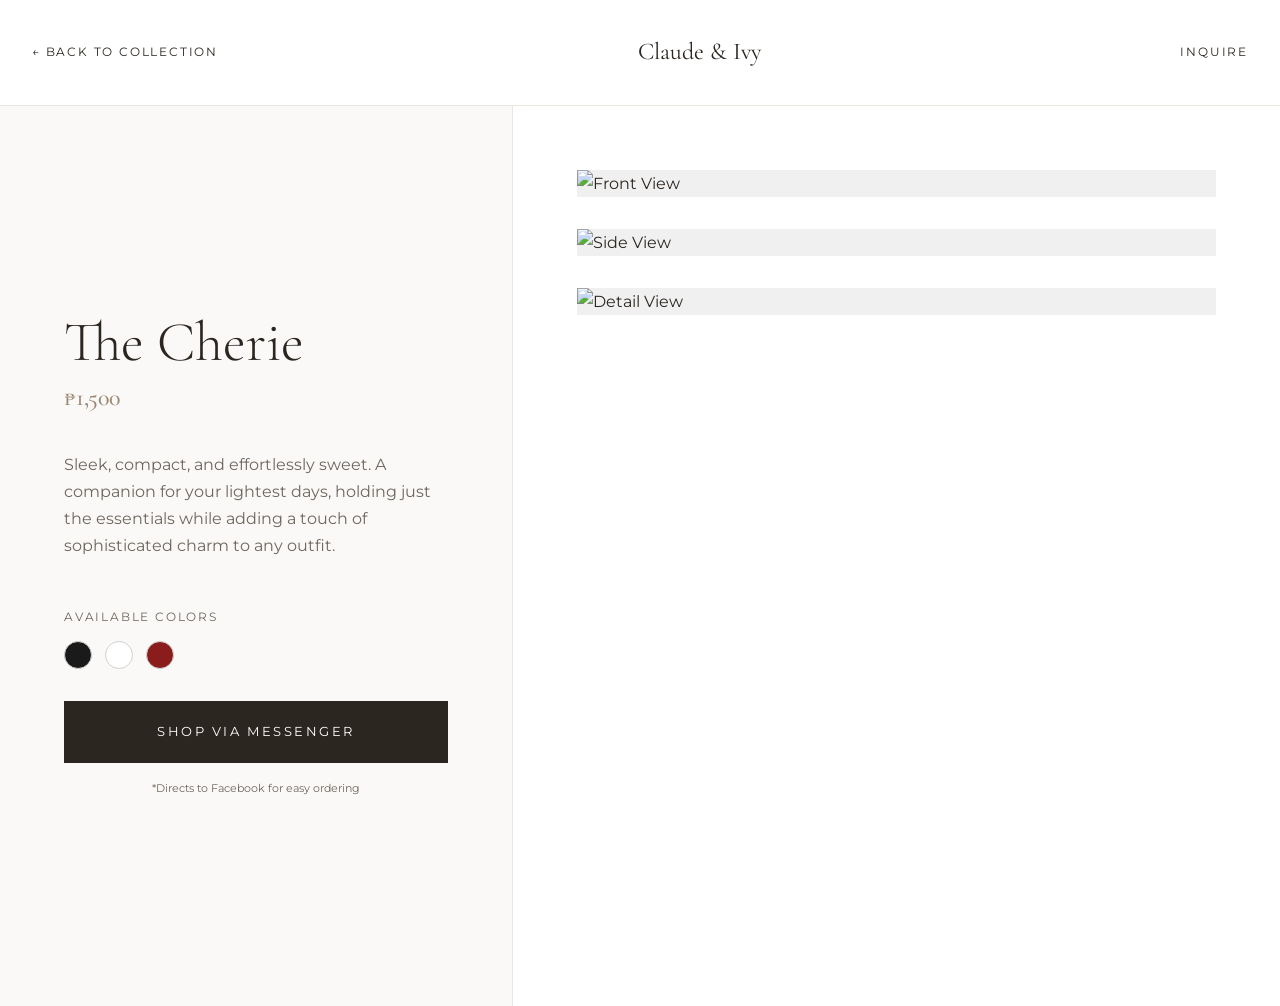
==== Gallery/cherie.html @ 480dd367 "Add color swatch styles to cherie.html Added styles for color swatches and labels." ====
<!DOCTYPE html>
<html lang="en">
<head>
    <meta charset="UTF-8">
    <meta name="viewport" content="width=device-width, initial-scale=1.0">
    <title>The Cherie | Claude & Ivy</title>
    <link rel="preconnect" href="https://fonts.googleapis.com">
    <link rel="preconnect" href="https://fonts.gstatic.com" crossorigin>
    <link href="https://fonts.googleapis.com/css2?family=Cormorant+Garamond:ital,wght@0,300;0,400;0,600;1,400&family=Montserrat:wght@300;400;500&display=swap" rel="stylesheet">
    <style>
        /* CORE STYLES */
        :root {
            --bg-body: #FAF9F7;
            --text-main: #2C2621;
            --text-muted: #6E665F;
            --accent: #9A8873;
            --border-light: #EBE5DF;
        }
        * { margin: 0; padding: 0; box-sizing: border-box; }
        body { font-family: 'Montserrat', sans-serif; color: var(--text-main); background-color: var(--bg-body); line-height: 1.7; }
        a { text-decoration: none; color: inherit; transition: opacity 0.3s; }
        a:hover { opacity: 0.6; }
        h1, h2, h3, .serif { font-family: 'Cormorant Garamond', serif; }
        .uppercase { text-transform: uppercase; letter-spacing: 0.15em; font-size: 0.75rem; }

        /* Navigation */
        nav { padding: 2rem; display: flex; justify-content: space-between; align-items: center; border-bottom: 1px solid var(--border-light); background: #fff; }

        /* Product Layout */
        .product-container { display: grid; grid-template-columns: 1fr 1.5fr; min-height: 100vh; max-width: 1400px; margin: 0 auto; }
        .product-info { padding: 4rem; position: sticky; top: 0; height: 100vh; display: flex; flex-direction: column; justify-content: center; background-color: var(--bg-body); }
        .product-header { margin-bottom: 2rem; }
        h1 { font-size: 3.5rem; font-weight: 300; line-height: 1; margin-bottom: 0.5rem; }
        .price { font-size: 1.5rem; color: var(--accent); font-weight: 500; }
        .description { color: var(--text-muted); margin-bottom: 3rem; max-width: 400px; }
        
        .buy-button { display: block; width: 100%; padding: 1.2rem; background: var(--text-main); color: #fff; text-align: center; text-transform: uppercase; letter-spacing: 0.2em; font-size: 0.8rem; border: 1px solid var(--text-main); }
        .buy-button:hover { background: transparent; color: var(--text-main); }

        .product-gallery { padding: 4rem; display: flex; flex-direction: column; gap: 2rem; background-color: #fff; border-left: 1px solid var(--border-light); }
        .gallery-image { width: 100%; display: block; background: #f0f0f0; }

        @media (max-width: 900px) {
            .product-container { grid-template-columns: 1fr; }
            .product-info { position: relative; height: auto; padding: 2rem; order: 1; border-bottom: 1px solid var(--border-light); }
            .product-gallery { padding: 0; border-left: none; order: 2; }
            .gallery-image { margin-bottom: 1rem; }
            h1 { font-size: 2.5rem; }
        }
        
                /* --- COLOR SWATCH STYLES --- */
        .color-section {
            margin-bottom: 2rem;
        }
        
        .color-label {
            font-size: 0.75rem;
            text-transform: uppercase;
            letter-spacing: 0.15em;
            color: var(--text-muted);
            margin-bottom: 0.8rem;
            display: block;
        }
        
        .swatch-container {
            display: flex;
            gap: 0.8rem;
        }
        
        .swatch {
            width: 28px;
            height: 28px;
            border-radius: 50%;
            border: 1px solid #d1d1d1;
            cursor: help; /* Shows a question mark cursor to prompt hovering for name */
            transition: transform 0.2s ease;
        }
        
        .swatch:hover {
            transform: scale(1.1);
            border-color: var(--text-main);
        }
    </style>
</head>
<body>

    <nav>
        <a href="../index.html" class="uppercase">← Back to Collection</a>
        <a href="../index.html" class="serif" style="font-size: 1.5rem;">Claude & Ivy</a>
        <a href="mailto:claudeandivy@gmail.com" class="uppercase">Inquire</a>
    </nav>

    <div class="product-container">
        <div class="product-info">
            <div class="product-header">
                <h1>The Cherie</h1>
                <span class="price serif">₱1,500</span>
            </div>

            <div class="description">
                <p>Sleek, compact, and effortlessly sweet. A companion for your lightest days, holding just the essentials while adding a touch of sophisticated charm to any outfit.</p>
            </div>
            
            <div class="color-section">
                <span class="color-label">Available Colors</span>
                <div class="swatch-container">
                    <div class="swatch" style="background-color: #1a1a1a;" title="Noir Black"></div>
                    <div class="swatch" style="background-color: #ffffff;" title="Blanc White"></div>
                    <div class="swatch" style="background-color: #8a1c1c;" title="Red Rouge"></div>
                </div>
            </div>
            
            <a href="https://www.facebook.com/claudeandivy2600" target="_blank" class="buy-button">
                Shop via Messenger
            </a>
            <p style="text-align: center; font-size: 0.7rem; color: var(--text-muted); margin-top: 1rem;">
                *Directs to Facebook for easy ordering
            </p>
        </div>

        <div class="product-gallery">
            <img src="Photo_Gallery/cherie.jpg" alt="Front View" class="gallery-image">
            
            <img src="Photo_Gallery/cherie-side.jpg" alt="Side View" class="gallery-image">
            
            <img src="Photo_Gallery/cherie-detail.jpg" alt="Detail View" class="gallery-image">
        </div>
    </div>

</body>
</html>
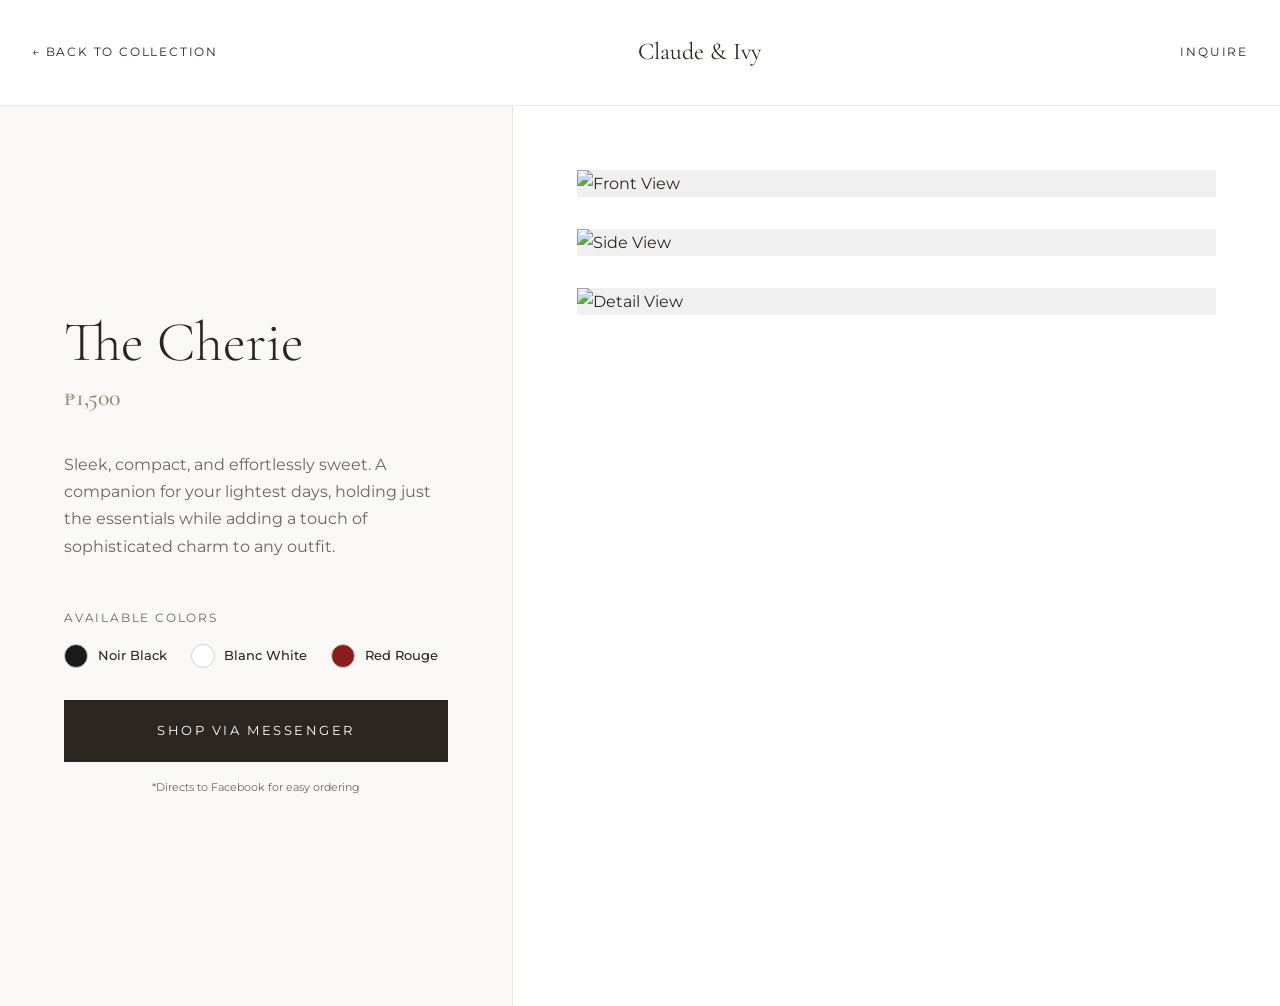
==== commit 4cdfc9a2: "Refactor color section CSS and HTML structure Updated color section styles and improved swatch layou" ====
--- a/Gallery/cherie.html
+++ b/Gallery/cherie.html
@@ -48,7 +48,7 @@
             h1 { font-size: 2.5rem; }
         }
         
-                /* --- COLOR SWATCH STYLES --- */
+                        /* --- UPDATED COLOR SECTION CSS --- */
         .color-section {
             margin-bottom: 2rem;
         }
@@ -58,27 +58,35 @@
             text-transform: uppercase;
             letter-spacing: 0.15em;
             color: var(--text-muted);
-            margin-bottom: 0.8rem;
+            margin-bottom: 1rem;
             display: block;
         }
         
         .swatch-container {
             display: flex;
-            gap: 0.8rem;
+            flex-wrap: wrap; /* Allows wrapping if names are long */
+            gap: 1.5rem; /* Space between the color groups */
+        }
+        
+        .color-item {
+            display: flex;
+            align-items: center;
+            gap: 0.6rem; /* Space between the circle and the text */
+            cursor: default;
         }
         
         .swatch {
-            width: 28px;
-            height: 28px;
+            width: 24px;
+            height: 24px;
             border-radius: 50%;
             border: 1px solid #d1d1d1;
-            cursor: help; /* Shows a question mark cursor to prompt hovering for name */
-            transition: transform 0.2s ease;
         }
         
-        .swatch:hover {
-            transform: scale(1.1);
-            border-color: var(--text-main);
+        .swatch-name {
+            font-family: 'Montserrat', sans-serif;
+            font-size: 0.8rem;
+            color: var(--text-main);
+            font-weight: 500;
         }
     </style>
 </head>
@@ -104,12 +112,21 @@
             <div class="color-section">
                 <span class="color-label">Available Colors</span>
                 <div class="swatch-container">
-                    <div class="swatch" style="background-color: #1a1a1a;" title="Noir Black"></div>
-                    <div class="swatch" style="background-color: #ffffff;" title="Blanc White"></div>
-                    <div class="swatch" style="background-color: #8a1c1c;" title="Red Rouge"></div>
+                    <div class="color-item">
+                        <div class="swatch" style="background-color: #1a1a1a;"></div>
+                        <span class="swatch-name">Noir Black</span>
+                    </div>
+                    <div class="color-item">
+                        <div class="swatch" style="background-color: #ffffff;"></div>
+                        <span class="swatch-name">Blanc White</span>
+                    </div>
+                    <div class="color-item">
+                        <div class="swatch" style="background-color: #8a1c1c;"></div>
+                        <span class="swatch-name">Red Rouge</span>
+                    </div>
                 </div>
             </div>
-            
+                        
             <a href="https://www.facebook.com/claudeandivy2600" target="_blank" class="buy-button">
                 Shop via Messenger
             </a>
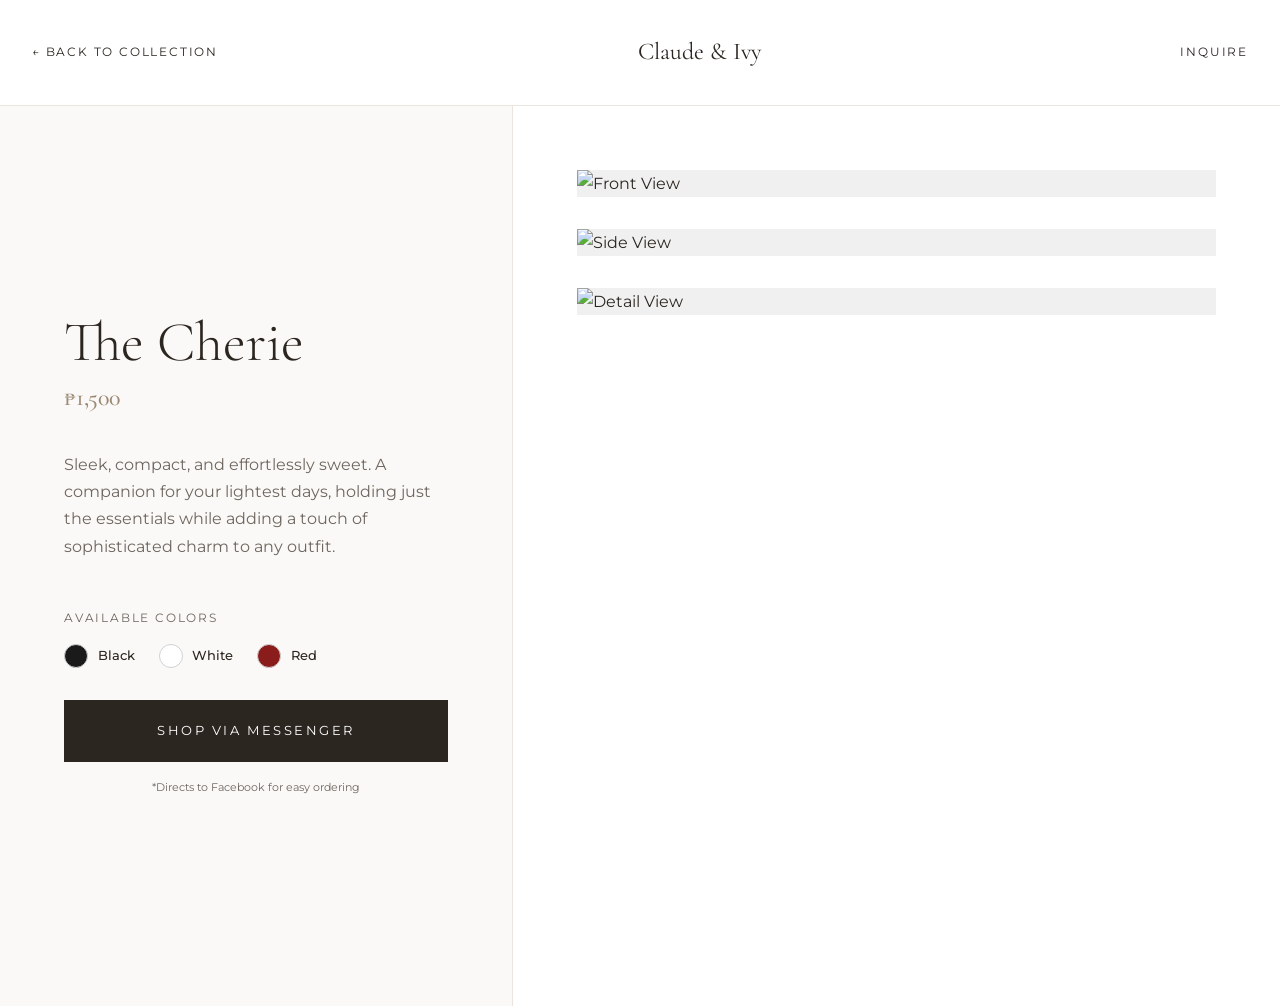
==== commit 1e027a99: "Update cherie.html" ====
--- a/Gallery/cherie.html
+++ b/Gallery/cherie.html
@@ -4,6 +4,7 @@
     <meta charset="UTF-8">
     <meta name="viewport" content="width=device-width, initial-scale=1.0">
     <title>The Cherie | Claude & Ivy</title>
+    <link rel="icon" type="image/jpeg" href="../LOGO.png">
     <link rel="preconnect" href="https://fonts.googleapis.com">
     <link rel="preconnect" href="https://fonts.gstatic.com" crossorigin>
     <link href="https://fonts.googleapis.com/css2?family=Cormorant+Garamond:ital,wght@0,300;0,400;0,600;1,400&family=Montserrat:wght@300;400;500&display=swap" rel="stylesheet">
@@ -114,15 +115,15 @@
                 <div class="swatch-container">
                     <div class="color-item">
                         <div class="swatch" style="background-color: #1a1a1a;"></div>
-                        <span class="swatch-name">Noir Black</span>
+                        <span class="swatch-name">Black</span>
                     </div>
                     <div class="color-item">
                         <div class="swatch" style="background-color: #ffffff;"></div>
-                        <span class="swatch-name">Blanc White</span>
+                        <span class="swatch-name">White</span>
                     </div>
                     <div class="color-item">
                         <div class="swatch" style="background-color: #8a1c1c;"></div>
-                        <span class="swatch-name">Red Rouge</span>
+                        <span class="swatch-name">Red</span>
                     </div>
                 </div>
             </div>
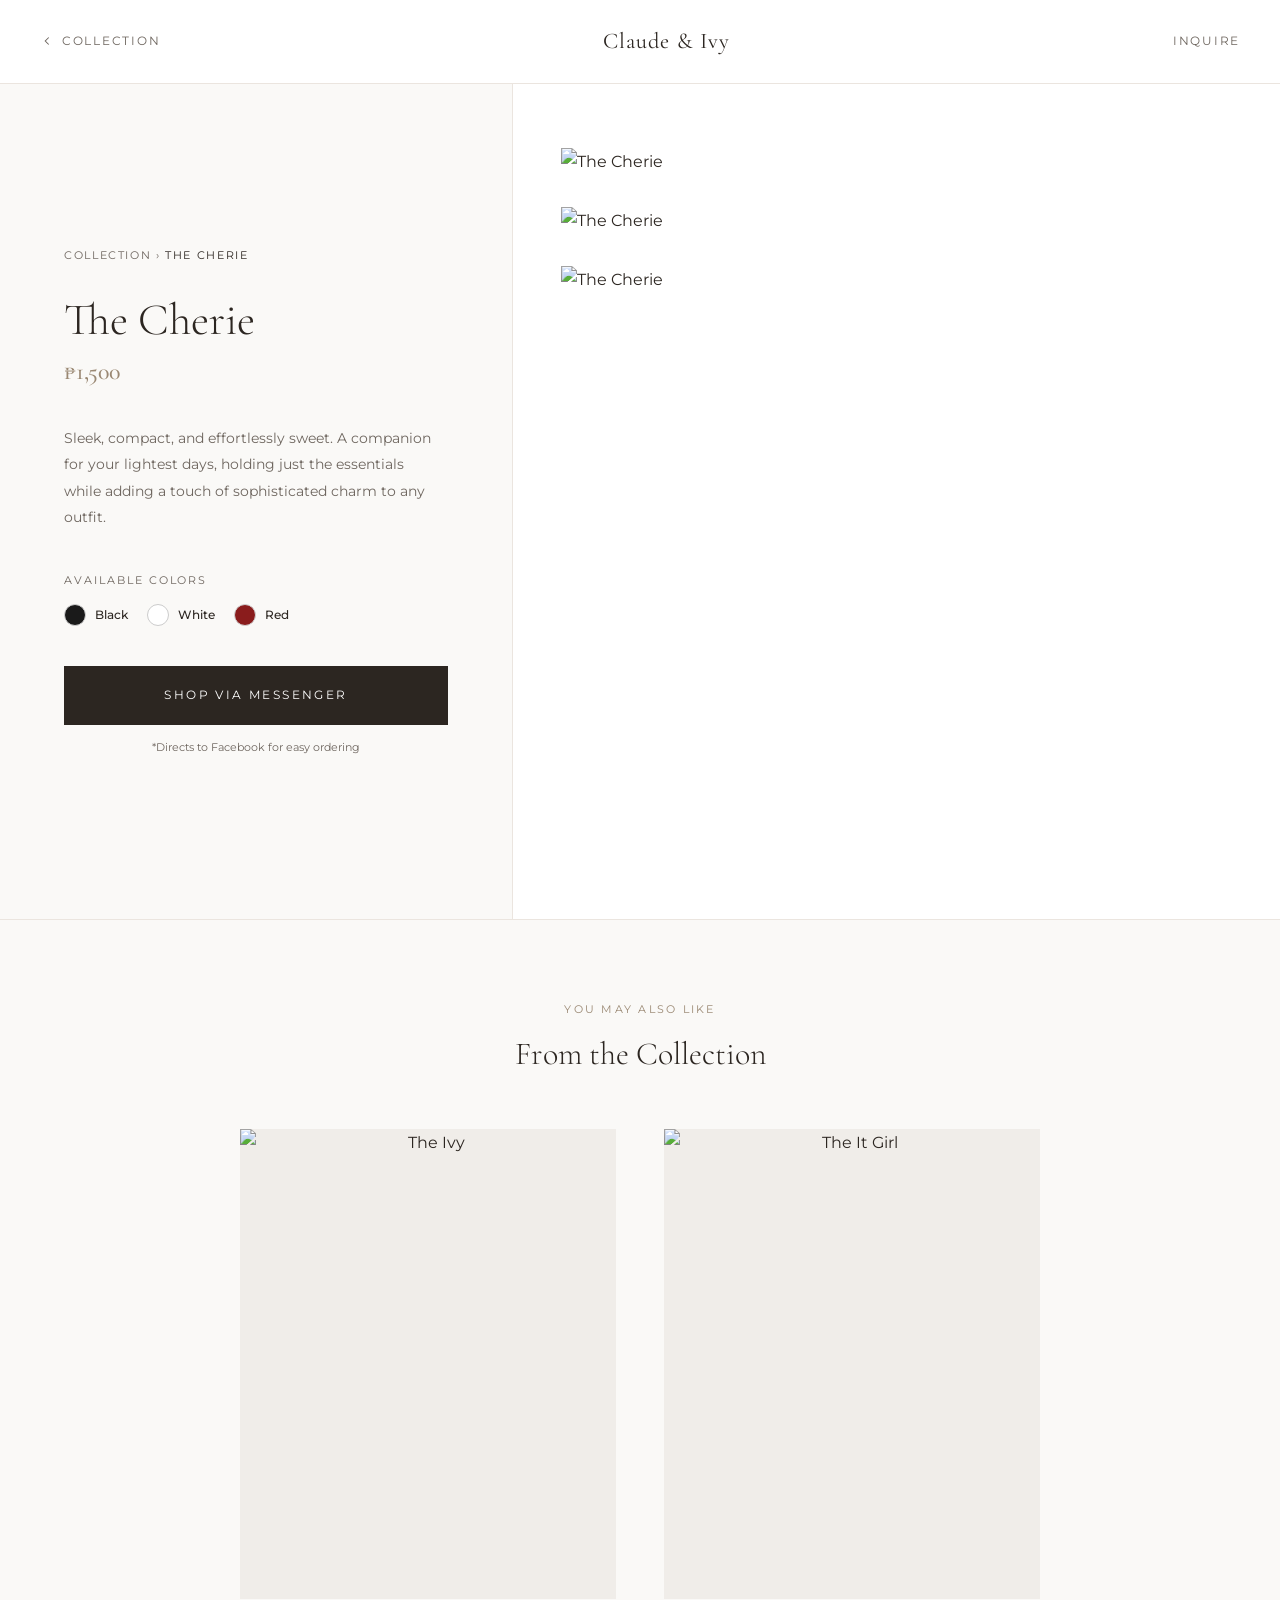
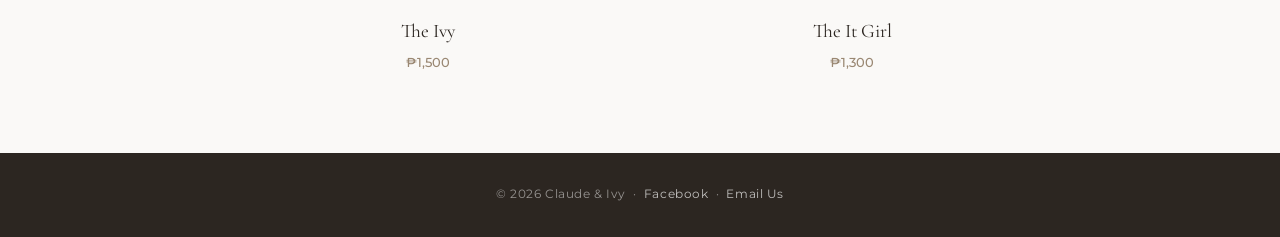
==== commit 9f334ca9: "Add files via upload" ====
--- a/Gallery/cherie.html
+++ b/Gallery/cherie.html
@@ -3,147 +3,333 @@
 <head>
     <meta charset="UTF-8">
     <meta name="viewport" content="width=device-width, initial-scale=1.0">
-    <title>The Cherie | Claude & Ivy</title>
-    <link rel="icon" type="image/jpeg" href="../LOGO.png">
+    <title>The Cherie | Claude &amp; Ivy</title>
+    <meta name="description" content="Sleek, compact, and effortlessly sweet. A companion for your lightest days, holding just the essentials while adding a t">
+    <link rel="icon" type="image/png" href="../LOGO.png">
     <link rel="preconnect" href="https://fonts.googleapis.com">
     <link rel="preconnect" href="https://fonts.gstatic.com" crossorigin>
-    <link href="https://fonts.googleapis.com/css2?family=Cormorant+Garamond:ital,wght@0,300;0,400;0,600;1,400&family=Montserrat:wght@300;400;500&display=swap" rel="stylesheet">
+    <link href="https://fonts.googleapis.com/css2?family=Cormorant+Garamond:ital,wght@0,300;0,400;0,500;0,600;1,300;1,400&family=Montserrat:wght@300;400;500;600&display=swap" rel="stylesheet">
     <style>
-        /* CORE STYLES */
+
+        /* ─── Design Tokens ─────────────────── */
         :root {
-            --bg-body: #FAF9F7;
-            --text-main: #2C2621;
-            --text-muted: #6E665F;
+            --bg:     #FAF9F7;
+            --white:  #FFFFFF;
+            --ink:    #2C2621;
+            --muted:  #6E665F;
             --accent: #9A8873;
-            --border-light: #EBE5DF;
-        }
-        * { margin: 0; padding: 0; box-sizing: border-box; }
-        body { font-family: 'Montserrat', sans-serif; color: var(--text-main); background-color: var(--bg-body); line-height: 1.7; }
-        a { text-decoration: none; color: inherit; transition: opacity 0.3s; }
-        a:hover { opacity: 0.6; }
-        h1, h2, h3, .serif { font-family: 'Cormorant Garamond', serif; }
-        .uppercase { text-transform: uppercase; letter-spacing: 0.15em; font-size: 0.75rem; }
-
-        /* Navigation */
-        nav { padding: 2rem; display: flex; justify-content: space-between; align-items: center; border-bottom: 1px solid var(--border-light); background: #fff; }
-
-        /* Product Layout */
-        .product-container { display: grid; grid-template-columns: 1fr 1.5fr; min-height: 100vh; max-width: 1400px; margin: 0 auto; }
-        .product-info { padding: 4rem; position: sticky; top: 0; height: 100vh; display: flex; flex-direction: column; justify-content: center; background-color: var(--bg-body); }
-        .product-header { margin-bottom: 2rem; }
-        h1 { font-size: 3.5rem; font-weight: 300; line-height: 1; margin-bottom: 0.5rem; }
-        .price { font-size: 1.5rem; color: var(--accent); font-weight: 500; }
-        .description { color: var(--text-muted); margin-bottom: 3rem; max-width: 400px; }
-        
-        .buy-button { display: block; width: 100%; padding: 1.2rem; background: var(--text-main); color: #fff; text-align: center; text-transform: uppercase; letter-spacing: 0.2em; font-size: 0.8rem; border: 1px solid var(--text-main); }
-        .buy-button:hover { background: transparent; color: var(--text-main); }
-
-        .product-gallery { padding: 4rem; display: flex; flex-direction: column; gap: 2rem; background-color: #fff; border-left: 1px solid var(--border-light); }
-        .gallery-image { width: 100%; display: block; background: #f0f0f0; }
-
-        @media (max-width: 900px) {
-            .product-container { grid-template-columns: 1fr; }
-            .product-info { position: relative; height: auto; padding: 2rem; order: 1; border-bottom: 1px solid var(--border-light); }
-            .product-gallery { padding: 0; border-left: none; order: 2; }
-            .gallery-image { margin-bottom: 1rem; }
-            h1 { font-size: 2.5rem; }
-        }
-        
-                        /* --- UPDATED COLOR SECTION CSS --- */
-        .color-section {
+            --border: #EBE5DF;
+            --ease:   cubic-bezier(0.25,0.46,0.45,0.94);
+        }
+
+        *, *::before, *::after { margin:0; padding:0; box-sizing:border-box; }
+        html { font-size:16px; }
+        body { font-family:'Montserrat',sans-serif; color:var(--ink); background:var(--bg); line-height:1.7; -webkit-font-smoothing:antialiased; }
+        a { text-decoration:none; color:inherit; }
+        img { display:block; max-width:100%; }
+        h1,h2,h3,.serif { font-family:'Cormorant Garamond',serif; }
+
+        /* ─── Nav ─────────────────────────── */
+        nav {
+            padding: 1.4rem 2.5rem;
+            display: flex;
+            justify-content: space-between;
+            align-items: center;
+            border-bottom: 1px solid var(--border);
+            background: var(--white);
+            position: sticky;
+            top: 0;
+            z-index: 100;
+        }
+        .nav-back {
+            font-size: 0.72rem;
+            text-transform: uppercase;
+            letter-spacing: 0.15em;
+            color: var(--muted);
+            display: flex;
+            align-items: center;
+            gap: 0.5rem;
+            transition: color 0.3s;
+        }
+        .nav-back:hover { color: var(--ink); }
+        .nav-logo {
+            font-family:'Cormorant Garamond',serif;
+            font-size: 1.4rem;
+            font-weight: 400;
+            letter-spacing: 0.05em;
+        }
+        .nav-inquire {
+            font-size: 0.72rem;
+            text-transform: uppercase;
+            letter-spacing: 0.15em;
+            color: var(--muted);
+            transition: color 0.3s;
+        }
+        .nav-inquire:hover { color: var(--ink); }
+
+        /* ─── Product Layout ──────────────── */
+        .product-wrap {
+            display: grid;
+            grid-template-columns: 1fr 1.5fr;
+            min-height: calc(100vh - 65px);
+            max-width: 1400px;
+            margin: 0 auto;
+        }
+
+        /* Left panel */
+        .product-info {
+            padding: 4rem;
+            position: sticky;
+            top: 65px;
+            height: calc(100vh - 65px);
+            display: flex;
+            flex-direction: column;
+            justify-content: center;
+            overflow-y: auto;
+            background: var(--bg);
+        }
+
+        .breadcrumb {
+            font-size: 0.68rem;
+            color: var(--muted);
+            text-transform: uppercase;
+            letter-spacing: 0.15em;
             margin-bottom: 2rem;
         }
-        
+        .breadcrumb span { color: var(--ink); }
+
+        h1 {
+            font-size: clamp(2.4rem,3.5vw,3.4rem);
+            font-weight: 300;
+            line-height: 1.05;
+            margin-bottom: 0.5rem;
+        }
+        .price {
+            font-family:'Cormorant Garamond',serif;
+            font-size: 1.5rem;
+            color: var(--accent);
+            font-weight: 500;
+            margin-bottom: 2rem;
+        }
+        .description {
+            font-size: 0.9rem;
+            color: var(--muted);
+            margin-bottom: 2.5rem;
+            max-width: 380px;
+            line-height: 1.85;
+        }
+
+        /* Color section */
         .color-label {
-            font-size: 0.75rem;
-            text-transform: uppercase;
-            letter-spacing: 0.15em;
-            color: var(--text-muted);
-            margin-bottom: 1rem;
-            display: block;
-        }
-        
-        .swatch-container {
-            display: flex;
-            flex-wrap: wrap; /* Allows wrapping if names are long */
-            gap: 1.5rem; /* Space between the color groups */
-        }
-        
+            font-size: 0.68rem;
+            text-transform: uppercase;
+            letter-spacing: 0.18em;
+            color: var(--muted);
+            margin-bottom: 0.9rem;
+            display: block;
+        }
+        .swatch-row {
+            display: flex;
+            flex-wrap: wrap;
+            gap: 1.2rem;
+            margin-bottom: 2.5rem;
+        }
         .color-item {
             display: flex;
             align-items: center;
-            gap: 0.6rem; /* Space between the circle and the text */
-            cursor: default;
-        }
-        
+            gap: 0.55rem;
+        }
         .swatch {
-            width: 24px;
-            height: 24px;
+            width: 22px; height: 22px;
             border-radius: 50%;
             border: 1px solid #d1d1d1;
-        }
-        
+            flex-shrink: 0;
+        }
         .swatch-name {
-            font-family: 'Montserrat', sans-serif;
-            font-size: 0.8rem;
-            color: var(--text-main);
+            font-size: 0.78rem;
             font-weight: 500;
         }
+
+        /* CTA */
+        .buy-btn {
+            display: block;
+            width: 100%;
+            padding: 1.15rem;
+            background: var(--ink);
+            color: #fff;
+            text-align: center;
+            text-transform: uppercase;
+            letter-spacing: 0.2em;
+            font-size: 0.75rem;
+            border: 1px solid var(--ink);
+            transition: background 0.3s var(--ease), color 0.3s var(--ease);
+            cursor: pointer;
+        }
+        .buy-btn:hover { background: transparent; color: var(--ink); }
+        .buy-note {
+            text-align: center;
+            font-size: 0.68rem;
+            color: var(--muted);
+            margin-top: 0.8rem;
+        }
+
+        /* Right panel — gallery */
+        .product-gallery {
+            padding: 4rem 3rem;
+            display: flex;
+            flex-direction: column;
+            gap: 2rem;
+            background: var(--white);
+            border-left: 1px solid var(--border);
+        }
+        .gallery-img {
+            width: 100%;
+            display: block;
+            object-fit: cover;
+        }
+
+        /* ─── You May Also Like ───────────── */
+        .also-like {
+            padding: 5rem 2rem;
+            border-top: 1px solid var(--border);
+            background: var(--bg);
+        }
+        .also-like-header {
+            text-align: center;
+            margin-bottom: 3rem;
+        }
+        .also-like-header span {
+            font-size: 0.7rem;
+            text-transform: uppercase;
+            letter-spacing: 0.2em;
+            color: var(--accent);
+            display: block;
+            margin-bottom: 0.5rem;
+        }
+        .also-like-header h2 {
+            font-size: 2rem;
+            font-weight: 300;
+        }
+        .also-grid {
+            display: grid;
+            grid-template-columns: repeat(2, 1fr);
+            gap: 2rem 3rem;
+            max-width: 800px;
+            margin: 0 auto;
+        }
+        .also-card {
+            display: block;
+            text-align: center;
+        }
+        .also-img-wrap {
+            overflow: hidden;
+            aspect-ratio: 4/5;
+            background: #f0ede9;
+            margin-bottom: 1rem;
+        }
+        .also-img-wrap img {
+            width: 100%;
+            height: 100%;
+            object-fit: cover;
+            transition: transform 0.6s var(--ease);
+        }
+        .also-card:hover .also-img-wrap img { transform: scale(1.05); }
+        .also-name { font-family:'Cormorant Garamond',serif; font-size:1.2rem; margin-bottom:0.2rem; }
+        .also-price { font-size:0.82rem; color:var(--accent); font-weight:500; }
+
+        /* ─── Footer strip ────────────────── */
+        .page-footer {
+            background: var(--ink);
+            color: rgba(255,255,255,0.5);
+            text-align: center;
+            padding: 2rem;
+            font-size: 0.72rem;
+            letter-spacing: 0.05em;
+        }
+        .page-footer a { color: rgba(255,255,255,0.7); transition: color 0.3s; }
+        .page-footer a:hover { color: #fff; }
+
+        /* ─── Mobile ──────────────────────── */
+        @media (max-width: 900px) {
+            .product-wrap { grid-template-columns: 1fr; }
+            .product-info { position:static; height:auto; padding:2rem; order:2; }
+            .product-gallery { padding:1.5rem; border-left:none; order:1; }
+            h1 { font-size: 2.4rem; }
+            .description { max-width: 100%; }
+        }
+        @media (max-width: 600px) {
+            nav { padding: 1.2rem 1.5rem; }
+            .also-grid { grid-template-columns: 1fr; max-width: 320px; }
+        }
+
     </style>
 </head>
 <body>
 
     <nav>
-        <a href="../index.html" class="uppercase">← Back to Collection</a>
-        <a href="../index.html" class="serif" style="font-size: 1.5rem;">Claude & Ivy</a>
-        <a href="mailto:claudeandivy@gmail.com" class="uppercase">Inquire</a>
+        <a href="../index.html" class="nav-back">
+            <svg width="14" height="14" viewBox="0 0 24 24" fill="none" stroke="currentColor" stroke-width="1.8"><polyline points="15 18 9 12 15 6"/></svg>
+            Collection
+        </a>
+        <a href="../index.html" class="nav-logo">Claude &amp; Ivy</a>
+        <a href="mailto:claudeandivy@gmail.com" class="nav-inquire">Inquire</a>
     </nav>
 
-    <div class="product-container">
+    <div class="product-wrap">
         <div class="product-info">
-            <div class="product-header">
-                <h1>The Cherie</h1>
-                <span class="price serif">₱1,500</span>
+            <p class="breadcrumb">Collection &rsaquo; <span>The Cherie</span></p>
+            <h1>The Cherie</h1>
+            <p class="price">₱1,500</p>
+            <p class="description">Sleek, compact, and effortlessly sweet. A companion for your lightest days, holding just the essentials while adding a touch of sophisticated charm to any outfit.</p>
+
+            <span class="color-label">Available Colors</span>
+            <div class="swatch-row">
+                <div class="color-item"><div class="swatch" style="background:#1a1a1a;border-color:#d1d1d1"></div><span class="swatch-name">Black</span></div>
+                <div class="color-item"><div class="swatch" style="background:#ffffff;border-color:#ccc"></div><span class="swatch-name">White</span></div>
+                <div class="color-item"><div class="swatch" style="background:#8a1c1c;border-color:#d1d1d1"></div><span class="swatch-name">Red</span></div>
             </div>
 
-            <div class="description">
-                <p>Sleek, compact, and effortlessly sweet. A companion for your lightest days, holding just the essentials while adding a touch of sophisticated charm to any outfit.</p>
-            </div>
-            
-            <div class="color-section">
-                <span class="color-label">Available Colors</span>
-                <div class="swatch-container">
-                    <div class="color-item">
-                        <div class="swatch" style="background-color: #1a1a1a;"></div>
-                        <span class="swatch-name">Black</span>
-                    </div>
-                    <div class="color-item">
-                        <div class="swatch" style="background-color: #ffffff;"></div>
-                        <span class="swatch-name">White</span>
-                    </div>
-                    <div class="color-item">
-                        <div class="swatch" style="background-color: #8a1c1c;"></div>
-                        <span class="swatch-name">Red</span>
-                    </div>
-                </div>
-            </div>
-                        
-            <a href="https://www.facebook.com/claudeandivy2600" target="_blank" class="buy-button">
+            <a href="https://www.facebook.com/claudeandivy2600" target="_blank" rel="noopener" class="buy-btn">
                 Shop via Messenger
             </a>
-            <p style="text-align: center; font-size: 0.7rem; color: var(--text-muted); margin-top: 1rem;">
-                *Directs to Facebook for easy ordering
-            </p>
+            <p class="buy-note">*Directs to Facebook for easy ordering</p>
         </div>
 
         <div class="product-gallery">
-            <img src="Photo_Gallery/cherie.jpg" alt="Front View" class="gallery-image">
-            
-            <img src="Photo_Gallery/cherie-side.jpg" alt="Side View" class="gallery-image">
-            
-            <img src="Photo_Gallery/cherie-detail.jpg" alt="Detail View" class="gallery-image">
+            <img src="Photo_Gallery/cherie.jpg" alt="The Cherie" class="gallery-img" loading="lazy">
+            <img src="Photo_Gallery/cherie-side.jpg" alt="The Cherie" class="gallery-img" loading="lazy">
+            <img src="Photo_Gallery/cherie-detail.jpg" alt="The Cherie" class="gallery-img" loading="lazy">
         </div>
     </div>
 
+    <section class="also-like">
+        <div class="also-like-header">
+            <span>You May Also Like</span>
+            <h2>From the Collection</h2>
+        </div>
+        <div class="also-grid">
+            <a href="ivy.html" class="also-card">
+                <div class="also-img-wrap">
+                    <img src="../ivy.png" alt="The Ivy" loading="lazy">
+                </div>
+                <p class="also-name">The Ivy</p>
+                <p class="also-price">₱1,500</p>
+            </a>
+            <a href="it-girl.html" class="also-card">
+                <div class="also-img-wrap">
+                    <img src="../it-girl.png" alt="The It Girl" loading="lazy">
+                </div>
+                <p class="also-name">The It Girl</p>
+                <p class="also-price">₱1,300</p>
+            </a>
+        </div>
+    </section>
+
+    <footer class="page-footer">
+        &copy; 2026 Claude &amp; Ivy &nbsp;&middot;&nbsp;
+        <a href="https://www.facebook.com/claudeandivy2600" target="_blank">Facebook</a> &nbsp;&middot;&nbsp;
+        <a href="mailto:claudeandivy@gmail.com">Email Us</a>
+    </footer>
+
 </body>
 </html>
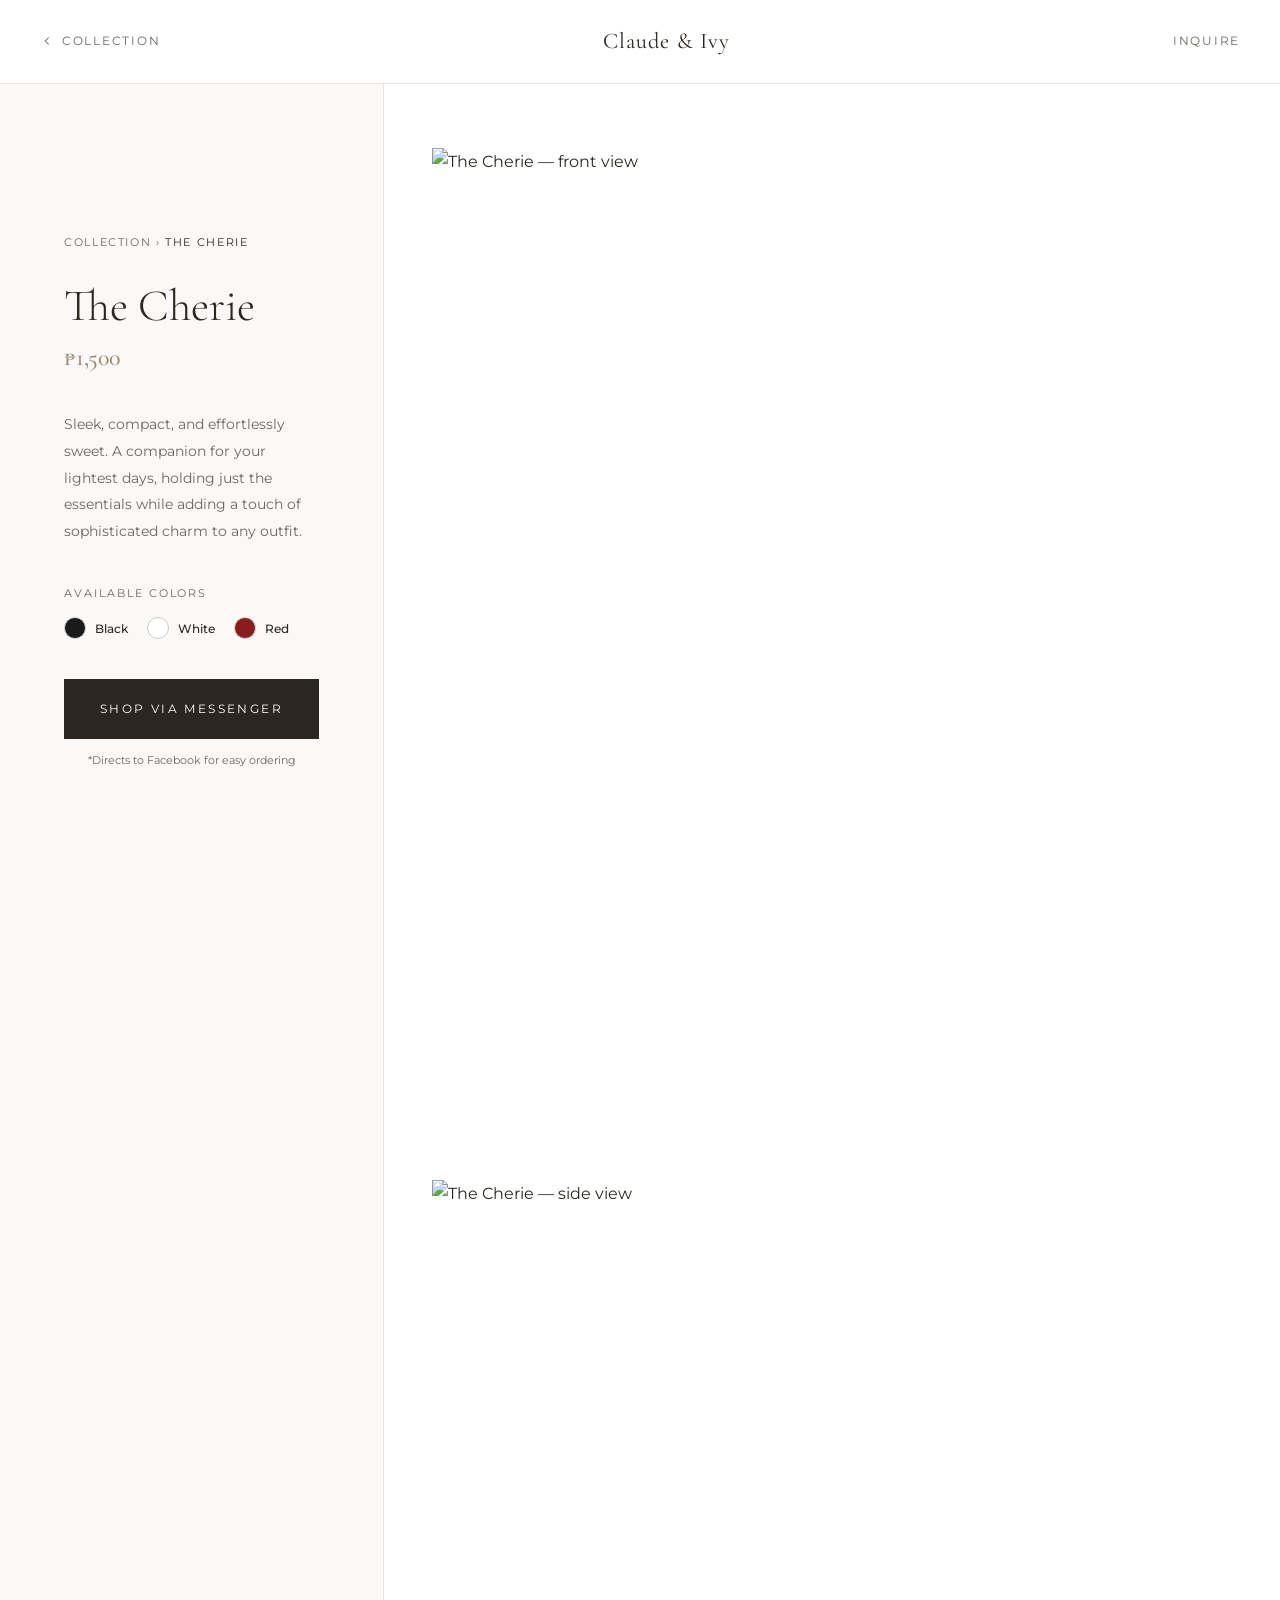
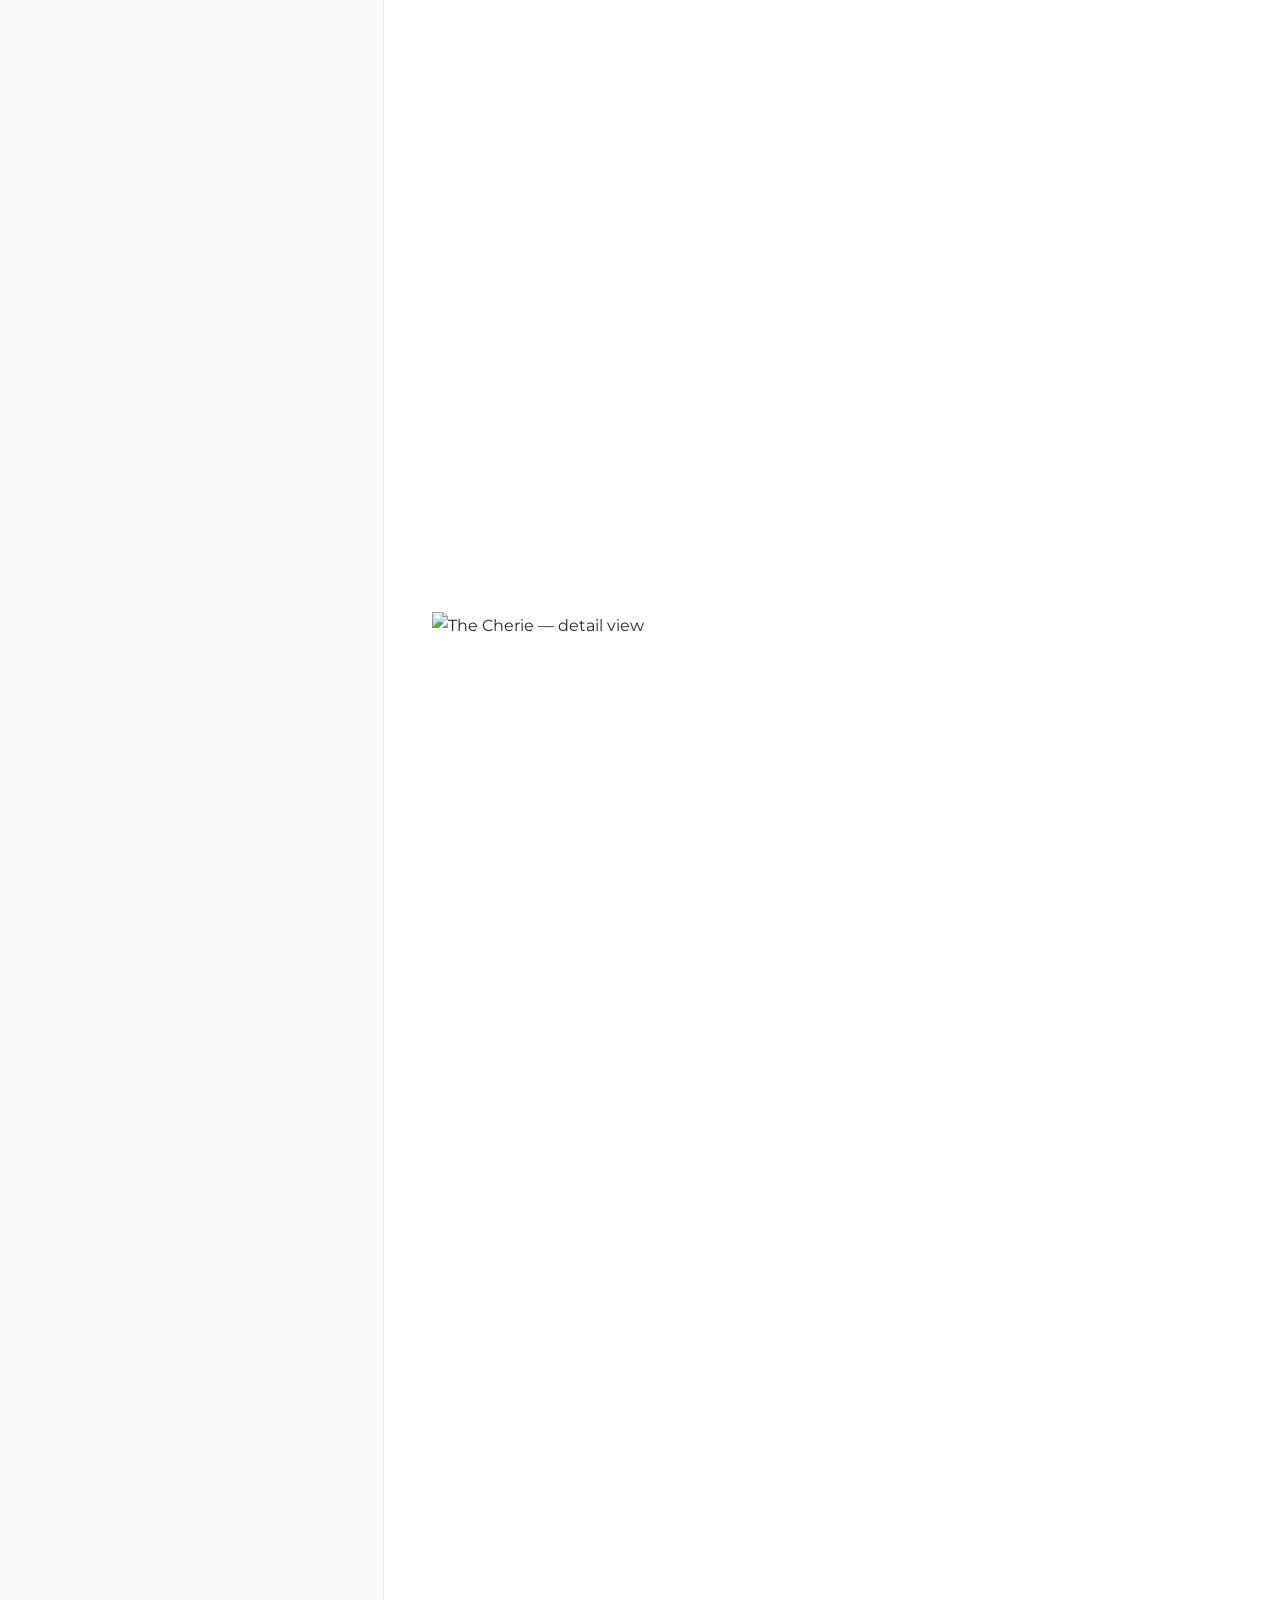
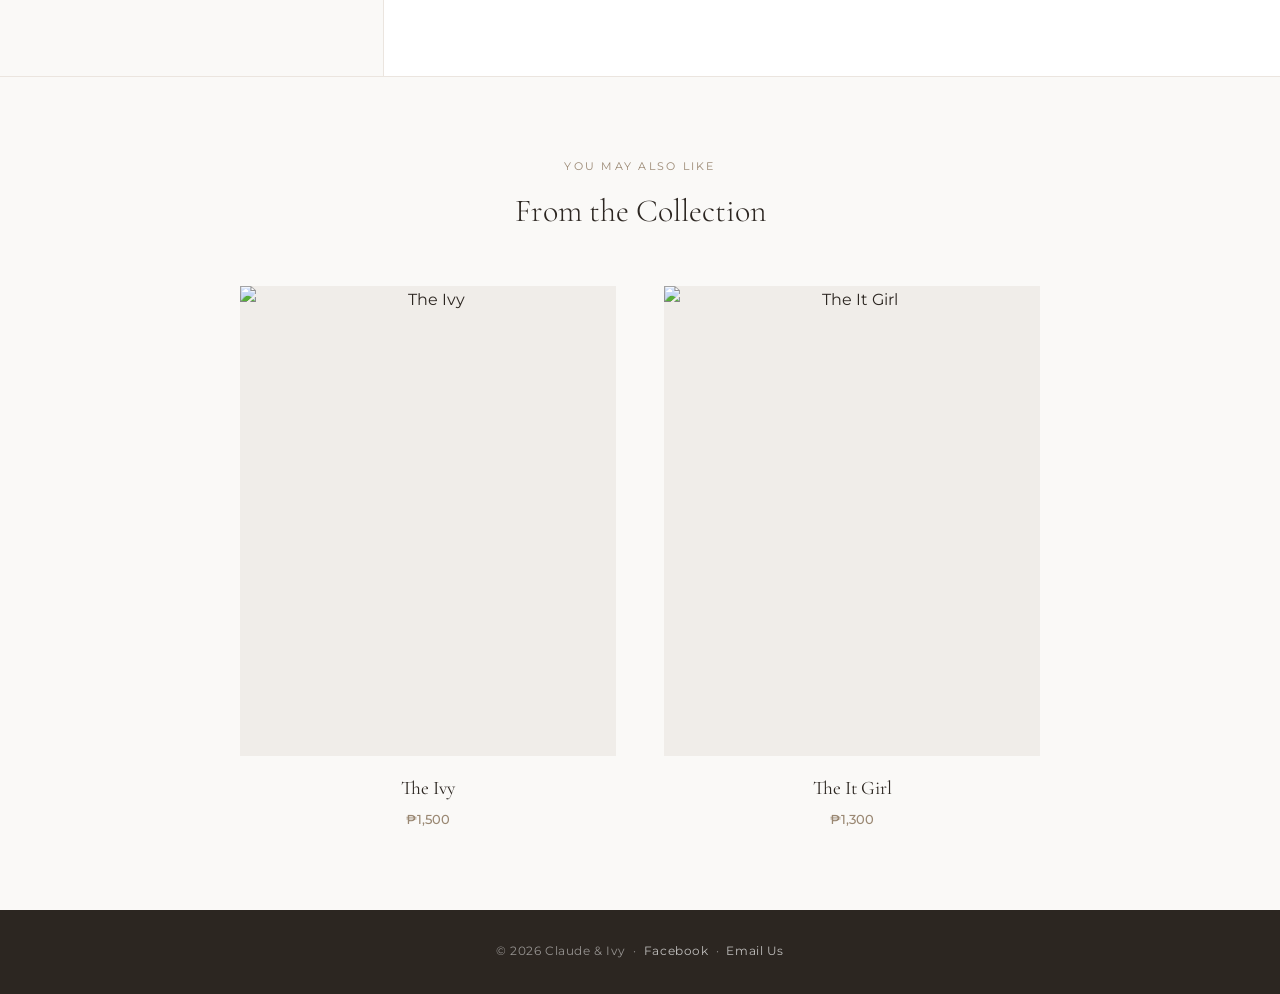
==== commit fa604a19: "Comprehensive HTML/CSS/SEO optimization across all pages - Extract shared CSS into Gallery/product.c" ====
--- a/Gallery/cherie.html
+++ b/Gallery/cherie.html
@@ -4,271 +4,53 @@
     <meta charset="UTF-8">
     <meta name="viewport" content="width=device-width, initial-scale=1.0">
     <title>The Cherie | Claude &amp; Ivy</title>
-    <meta name="description" content="Sleek, compact, and effortlessly sweet. A companion for your lightest days, holding just the essentials while adding a t">
+    <meta name="description" content="Sleek, compact, and effortlessly sweet. A companion for your lightest days, holding just the essentials with sophisticated charm.">
+    <link rel="canonical" href="https://www.claudeandivy.com/Gallery/cherie.html">
     <link rel="icon" type="image/png" href="../LOGO.png">
+
+    <!-- Open Graph -->
+    <meta property="og:title" content="The Cherie | Claude &amp; Ivy">
+    <meta property="og:description" content="Sleek, compact, and effortlessly sweet. A companion for your lightest days, holding just the essentials with sophisticated charm.">
+    <meta property="og:image" content="https://www.claudeandivy.com/cherie.png">
+    <meta property="og:url" content="https://www.claudeandivy.com/Gallery/cherie.html">
+    <meta property="og:type" content="product">
+    <meta property="og:site_name" content="Claude &amp; Ivy">
+
+    <!-- Twitter Card -->
+    <meta name="twitter:card" content="summary_large_image">
+    <meta name="twitter:title" content="The Cherie | Claude &amp; Ivy">
+    <meta name="twitter:description" content="Sleek, compact, and effortlessly sweet. A companion for your lightest days, holding just the essentials with sophisticated charm.">
+    <meta name="twitter:image" content="https://www.claudeandivy.com/cherie.png">
+
+    <!-- JSON-LD Product Schema -->
+    <script type="application/ld+json">
+    {
+        "@context": "https://schema.org",
+        "@type": "Product",
+        "name": "The Cherie",
+        "description": "Sleek, compact, and effortlessly sweet. A companion for your lightest days, holding just the essentials while adding a touch of sophisticated charm to any outfit.",
+        "image": "https://www.claudeandivy.com/cherie.png",
+        "brand": { "@type": "Brand", "name": "Claude & Ivy" },
+        "offers": {
+            "@type": "Offer",
+            "price": "1500",
+            "priceCurrency": "PHP",
+            "availability": "https://schema.org/InStock",
+            "url": "https://www.claudeandivy.com/Gallery/cherie.html"
+        }
+    }
+    </script>
+
     <link rel="preconnect" href="https://fonts.googleapis.com">
     <link rel="preconnect" href="https://fonts.gstatic.com" crossorigin>
     <link href="https://fonts.googleapis.com/css2?family=Cormorant+Garamond:ital,wght@0,300;0,400;0,500;0,600;1,300;1,400&family=Montserrat:wght@300;400;500;600&display=swap" rel="stylesheet">
-    <style>
-
-        /* ─── Design Tokens ─────────────────── */
-        :root {
-            --bg:     #FAF9F7;
-            --white:  #FFFFFF;
-            --ink:    #2C2621;
-            --muted:  #6E665F;
-            --accent: #9A8873;
-            --border: #EBE5DF;
-            --ease:   cubic-bezier(0.25,0.46,0.45,0.94);
-        }
-
-        *, *::before, *::after { margin:0; padding:0; box-sizing:border-box; }
-        html { font-size:16px; }
-        body { font-family:'Montserrat',sans-serif; color:var(--ink); background:var(--bg); line-height:1.7; -webkit-font-smoothing:antialiased; }
-        a { text-decoration:none; color:inherit; }
-        img { display:block; max-width:100%; }
-        h1,h2,h3,.serif { font-family:'Cormorant Garamond',serif; }
-
-        /* ─── Nav ─────────────────────────── */
-        nav {
-            padding: 1.4rem 2.5rem;
-            display: flex;
-            justify-content: space-between;
-            align-items: center;
-            border-bottom: 1px solid var(--border);
-            background: var(--white);
-            position: sticky;
-            top: 0;
-            z-index: 100;
-        }
-        .nav-back {
-            font-size: 0.72rem;
-            text-transform: uppercase;
-            letter-spacing: 0.15em;
-            color: var(--muted);
-            display: flex;
-            align-items: center;
-            gap: 0.5rem;
-            transition: color 0.3s;
-        }
-        .nav-back:hover { color: var(--ink); }
-        .nav-logo {
-            font-family:'Cormorant Garamond',serif;
-            font-size: 1.4rem;
-            font-weight: 400;
-            letter-spacing: 0.05em;
-        }
-        .nav-inquire {
-            font-size: 0.72rem;
-            text-transform: uppercase;
-            letter-spacing: 0.15em;
-            color: var(--muted);
-            transition: color 0.3s;
-        }
-        .nav-inquire:hover { color: var(--ink); }
-
-        /* ─── Product Layout ──────────────── */
-        .product-wrap {
-            display: grid;
-            grid-template-columns: 1fr 1.5fr;
-            min-height: calc(100vh - 65px);
-            max-width: 1400px;
-            margin: 0 auto;
-        }
-
-        /* Left panel */
-        .product-info {
-            padding: 4rem;
-            position: sticky;
-            top: 65px;
-            height: calc(100vh - 65px);
-            display: flex;
-            flex-direction: column;
-            justify-content: center;
-            overflow-y: auto;
-            background: var(--bg);
-        }
-
-        .breadcrumb {
-            font-size: 0.68rem;
-            color: var(--muted);
-            text-transform: uppercase;
-            letter-spacing: 0.15em;
-            margin-bottom: 2rem;
-        }
-        .breadcrumb span { color: var(--ink); }
-
-        h1 {
-            font-size: clamp(2.4rem,3.5vw,3.4rem);
-            font-weight: 300;
-            line-height: 1.05;
-            margin-bottom: 0.5rem;
-        }
-        .price {
-            font-family:'Cormorant Garamond',serif;
-            font-size: 1.5rem;
-            color: var(--accent);
-            font-weight: 500;
-            margin-bottom: 2rem;
-        }
-        .description {
-            font-size: 0.9rem;
-            color: var(--muted);
-            margin-bottom: 2.5rem;
-            max-width: 380px;
-            line-height: 1.85;
-        }
-
-        /* Color section */
-        .color-label {
-            font-size: 0.68rem;
-            text-transform: uppercase;
-            letter-spacing: 0.18em;
-            color: var(--muted);
-            margin-bottom: 0.9rem;
-            display: block;
-        }
-        .swatch-row {
-            display: flex;
-            flex-wrap: wrap;
-            gap: 1.2rem;
-            margin-bottom: 2.5rem;
-        }
-        .color-item {
-            display: flex;
-            align-items: center;
-            gap: 0.55rem;
-        }
-        .swatch {
-            width: 22px; height: 22px;
-            border-radius: 50%;
-            border: 1px solid #d1d1d1;
-            flex-shrink: 0;
-        }
-        .swatch-name {
-            font-size: 0.78rem;
-            font-weight: 500;
-        }
-
-        /* CTA */
-        .buy-btn {
-            display: block;
-            width: 100%;
-            padding: 1.15rem;
-            background: var(--ink);
-            color: #fff;
-            text-align: center;
-            text-transform: uppercase;
-            letter-spacing: 0.2em;
-            font-size: 0.75rem;
-            border: 1px solid var(--ink);
-            transition: background 0.3s var(--ease), color 0.3s var(--ease);
-            cursor: pointer;
-        }
-        .buy-btn:hover { background: transparent; color: var(--ink); }
-        .buy-note {
-            text-align: center;
-            font-size: 0.68rem;
-            color: var(--muted);
-            margin-top: 0.8rem;
-        }
-
-        /* Right panel — gallery */
-        .product-gallery {
-            padding: 4rem 3rem;
-            display: flex;
-            flex-direction: column;
-            gap: 2rem;
-            background: var(--white);
-            border-left: 1px solid var(--border);
-        }
-        .gallery-img {
-            width: 100%;
-            display: block;
-            object-fit: cover;
-        }
-
-        /* ─── You May Also Like ───────────── */
-        .also-like {
-            padding: 5rem 2rem;
-            border-top: 1px solid var(--border);
-            background: var(--bg);
-        }
-        .also-like-header {
-            text-align: center;
-            margin-bottom: 3rem;
-        }
-        .also-like-header span {
-            font-size: 0.7rem;
-            text-transform: uppercase;
-            letter-spacing: 0.2em;
-            color: var(--accent);
-            display: block;
-            margin-bottom: 0.5rem;
-        }
-        .also-like-header h2 {
-            font-size: 2rem;
-            font-weight: 300;
-        }
-        .also-grid {
-            display: grid;
-            grid-template-columns: repeat(2, 1fr);
-            gap: 2rem 3rem;
-            max-width: 800px;
-            margin: 0 auto;
-        }
-        .also-card {
-            display: block;
-            text-align: center;
-        }
-        .also-img-wrap {
-            overflow: hidden;
-            aspect-ratio: 4/5;
-            background: #f0ede9;
-            margin-bottom: 1rem;
-        }
-        .also-img-wrap img {
-            width: 100%;
-            height: 100%;
-            object-fit: cover;
-            transition: transform 0.6s var(--ease);
-        }
-        .also-card:hover .also-img-wrap img { transform: scale(1.05); }
-        .also-name { font-family:'Cormorant Garamond',serif; font-size:1.2rem; margin-bottom:0.2rem; }
-        .also-price { font-size:0.82rem; color:var(--accent); font-weight:500; }
-
-        /* ─── Footer strip ────────────────── */
-        .page-footer {
-            background: var(--ink);
-            color: rgba(255,255,255,0.5);
-            text-align: center;
-            padding: 2rem;
-            font-size: 0.72rem;
-            letter-spacing: 0.05em;
-        }
-        .page-footer a { color: rgba(255,255,255,0.7); transition: color 0.3s; }
-        .page-footer a:hover { color: #fff; }
-
-        /* ─── Mobile ──────────────────────── */
-        @media (max-width: 900px) {
-            .product-wrap { grid-template-columns: 1fr; }
-            .product-info { position:static; height:auto; padding:2rem; order:2; }
-            .product-gallery { padding:1.5rem; border-left:none; order:1; }
-            h1 { font-size: 2.4rem; }
-            .description { max-width: 100%; }
-        }
-        @media (max-width: 600px) {
-            nav { padding: 1.2rem 1.5rem; }
-            .also-grid { grid-template-columns: 1fr; max-width: 320px; }
-        }
-
-    </style>
+    <link rel="stylesheet" href="product.css">
 </head>
 <body>
 
-    <nav>
+    <nav aria-label="Product navigation">
         <a href="../index.html" class="nav-back">
-            <svg width="14" height="14" viewBox="0 0 24 24" fill="none" stroke="currentColor" stroke-width="1.8"><polyline points="15 18 9 12 15 6"/></svg>
+            <svg width="14" height="14" viewBox="0 0 24 24" fill="none" stroke="currentColor" stroke-width="1.8" aria-hidden="true"><polyline points="15 18 9 12 15 6"/></svg>
             Collection
         </a>
         <a href="../index.html" class="nav-logo">Claude &amp; Ivy</a>
@@ -279,14 +61,14 @@
         <div class="product-info">
             <p class="breadcrumb">Collection &rsaquo; <span>The Cherie</span></p>
             <h1>The Cherie</h1>
-            <p class="price">₱1,500</p>
+            <p class="price">&#8369;1,500</p>
             <p class="description">Sleek, compact, and effortlessly sweet. A companion for your lightest days, holding just the essentials while adding a touch of sophisticated charm to any outfit.</p>
 
             <span class="color-label">Available Colors</span>
-            <div class="swatch-row">
-                <div class="color-item"><div class="swatch" style="background:#1a1a1a;border-color:#d1d1d1"></div><span class="swatch-name">Black</span></div>
-                <div class="color-item"><div class="swatch" style="background:#ffffff;border-color:#ccc"></div><span class="swatch-name">White</span></div>
-                <div class="color-item"><div class="swatch" style="background:#8a1c1c;border-color:#d1d1d1"></div><span class="swatch-name">Red</span></div>
+            <div class="swatch-row" role="list" aria-label="Available colors">
+                <div class="color-item" role="listitem"><div class="swatch" style="background:#1a1a1a;border-color:#d1d1d1" aria-label="Black"></div><span class="swatch-name">Black</span></div>
+                <div class="color-item" role="listitem"><div class="swatch" style="background:#ffffff;border-color:#ccc" aria-label="White"></div><span class="swatch-name">White</span></div>
+                <div class="color-item" role="listitem"><div class="swatch" style="background:#8a1c1c;border-color:#d1d1d1" aria-label="Red"></div><span class="swatch-name">Red</span></div>
             </div>
 
             <a href="https://www.facebook.com/claudeandivy2600" target="_blank" rel="noopener" class="buy-btn">
@@ -296,38 +78,38 @@
         </div>
 
         <div class="product-gallery">
-            <img src="Photo_Gallery/cherie.jpg" alt="The Cherie" class="gallery-img" loading="lazy">
-            <img src="Photo_Gallery/cherie-side.jpg" alt="The Cherie" class="gallery-img" loading="lazy">
-            <img src="Photo_Gallery/cherie-detail.jpg" alt="The Cherie" class="gallery-img" loading="lazy">
+            <img src="Photo_Gallery/cherie.jpg" alt="The Cherie — front view" class="gallery-img" width="800" height="1000" loading="lazy">
+            <img src="Photo_Gallery/cherie-side.jpg" alt="The Cherie — side view" class="gallery-img" width="800" height="1000" loading="lazy">
+            <img src="Photo_Gallery/cherie-detail.jpg" alt="The Cherie — detail view" class="gallery-img" width="800" height="1000" loading="lazy">
         </div>
     </div>
 
-    <section class="also-like">
+    <section class="also-like" aria-label="Related products">
         <div class="also-like-header">
             <span>You May Also Like</span>
             <h2>From the Collection</h2>
         </div>
         <div class="also-grid">
-            <a href="ivy.html" class="also-card">
+            <a href="ivy.html" class="also-card" aria-label="The Ivy — &#8369;1,500">
                 <div class="also-img-wrap">
-                    <img src="../ivy.png" alt="The Ivy" loading="lazy">
+                    <img src="../ivy.png" alt="The Ivy" width="1608" height="2144" loading="lazy">
                 </div>
                 <p class="also-name">The Ivy</p>
-                <p class="also-price">₱1,500</p>
+                <p class="also-price">&#8369;1,500</p>
             </a>
-            <a href="it-girl.html" class="also-card">
+            <a href="it-girl.html" class="also-card" aria-label="The It Girl — &#8369;1,300">
                 <div class="also-img-wrap">
-                    <img src="../it-girl.png" alt="The It Girl" loading="lazy">
+                    <img src="../it-girl.png" alt="The It Girl" width="1536" height="2048" loading="lazy">
                 </div>
                 <p class="also-name">The It Girl</p>
-                <p class="also-price">₱1,300</p>
+                <p class="also-price">&#8369;1,300</p>
             </a>
         </div>
     </section>
 
     <footer class="page-footer">
         &copy; 2026 Claude &amp; Ivy &nbsp;&middot;&nbsp;
-        <a href="https://www.facebook.com/claudeandivy2600" target="_blank">Facebook</a> &nbsp;&middot;&nbsp;
+        <a href="https://www.facebook.com/claudeandivy2600" target="_blank" rel="noopener">Facebook</a> &nbsp;&middot;&nbsp;
         <a href="mailto:claudeandivy@gmail.com">Email Us</a>
     </footer>
 
--- a/Gallery/product.css
+++ b/Gallery/product.css
@@ -0,0 +1,251 @@
+/* ─── Design Tokens ─────────────────── */
+:root {
+    --bg:     #FAF9F7;
+    --white:  #FFFFFF;
+    --ink:    #2C2621;
+    --muted:  #6E665F;
+    --accent: #9A8873;
+    --border: #EBE5DF;
+    --ease:   cubic-bezier(0.25,0.46,0.45,0.94);
+}
+
+/* ─── Reset ─────────────────────────── */
+*, *::before, *::after { margin:0; padding:0; box-sizing:border-box; }
+html { font-size:16px; }
+body { font-family:'Montserrat',sans-serif; color:var(--ink); background:var(--bg); line-height:1.7; -webkit-font-smoothing:antialiased; }
+a { text-decoration:none; color:inherit; }
+img { display:block; max-width:100%; }
+h1,h2,h3,.serif { font-family:'Cormorant Garamond',serif; }
+
+/* ─── Nav ─────────────────────────── */
+nav {
+    padding: 1.4rem 2.5rem;
+    display: flex;
+    justify-content: space-between;
+    align-items: center;
+    border-bottom: 1px solid var(--border);
+    background: var(--white);
+    position: sticky;
+    top: 0;
+    z-index: 100;
+}
+.nav-back {
+    font-size: 0.72rem;
+    text-transform: uppercase;
+    letter-spacing: 0.15em;
+    color: var(--muted);
+    display: flex;
+    align-items: center;
+    gap: 0.5rem;
+    transition: color 0.3s;
+}
+.nav-back:hover { color: var(--ink); }
+.nav-logo {
+    font-family:'Cormorant Garamond',serif;
+    font-size: 1.4rem;
+    font-weight: 400;
+    letter-spacing: 0.05em;
+}
+.nav-inquire {
+    font-size: 0.72rem;
+    text-transform: uppercase;
+    letter-spacing: 0.15em;
+    color: var(--muted);
+    transition: color 0.3s;
+}
+.nav-inquire:hover { color: var(--ink); }
+
+/* ─── Product Layout ──────────────── */
+.product-wrap {
+    display: grid;
+    grid-template-columns: 1fr 1.5fr;
+    min-height: calc(100vh - 65px);
+    max-width: 1400px;
+    margin: 0 auto;
+}
+
+/* Left panel */
+.product-info {
+    padding: 4rem;
+    position: sticky;
+    top: 65px;
+    height: calc(100vh - 65px);
+    display: flex;
+    flex-direction: column;
+    justify-content: center;
+    overflow-y: auto;
+    background: var(--bg);
+}
+
+.breadcrumb {
+    font-size: 0.68rem;
+    color: var(--muted);
+    text-transform: uppercase;
+    letter-spacing: 0.15em;
+    margin-bottom: 2rem;
+}
+.breadcrumb span { color: var(--ink); }
+
+h1 {
+    font-size: clamp(2.4rem,3.5vw,3.4rem);
+    font-weight: 300;
+    line-height: 1.05;
+    margin-bottom: 0.5rem;
+}
+.price {
+    font-family:'Cormorant Garamond',serif;
+    font-size: 1.5rem;
+    color: var(--accent);
+    font-weight: 500;
+    margin-bottom: 2rem;
+}
+.description {
+    font-size: 0.9rem;
+    color: var(--muted);
+    margin-bottom: 2.5rem;
+    max-width: 380px;
+    line-height: 1.85;
+}
+
+/* Color section */
+.color-label {
+    font-size: 0.68rem;
+    text-transform: uppercase;
+    letter-spacing: 0.18em;
+    color: var(--muted);
+    margin-bottom: 0.9rem;
+    display: block;
+}
+.swatch-row {
+    display: flex;
+    flex-wrap: wrap;
+    gap: 1.2rem;
+    margin-bottom: 2.5rem;
+}
+.color-item {
+    display: flex;
+    align-items: center;
+    gap: 0.55rem;
+}
+.swatch {
+    width: 22px; height: 22px;
+    border-radius: 50%;
+    border: 1px solid #d1d1d1;
+    flex-shrink: 0;
+}
+.swatch-name {
+    font-size: 0.78rem;
+    font-weight: 500;
+}
+
+/* CTA */
+.buy-btn {
+    display: block;
+    width: 100%;
+    padding: 1.15rem;
+    background: var(--ink);
+    color: #fff;
+    text-align: center;
+    text-transform: uppercase;
+    letter-spacing: 0.2em;
+    font-size: 0.75rem;
+    border: 1px solid var(--ink);
+    transition: background 0.3s var(--ease), color 0.3s var(--ease);
+    cursor: pointer;
+}
+.buy-btn:hover { background: transparent; color: var(--ink); }
+.buy-note {
+    text-align: center;
+    font-size: 0.68rem;
+    color: var(--muted);
+    margin-top: 0.8rem;
+}
+
+/* Right panel — gallery */
+.product-gallery {
+    padding: 4rem 3rem;
+    display: flex;
+    flex-direction: column;
+    gap: 2rem;
+    background: var(--white);
+    border-left: 1px solid var(--border);
+}
+.gallery-img {
+    width: 100%;
+    display: block;
+    object-fit: cover;
+}
+
+/* ─── You May Also Like ───────────── */
+.also-like {
+    padding: 5rem 2rem;
+    border-top: 1px solid var(--border);
+    background: var(--bg);
+}
+.also-like-header {
+    text-align: center;
+    margin-bottom: 3rem;
+}
+.also-like-header span {
+    font-size: 0.7rem;
+    text-transform: uppercase;
+    letter-spacing: 0.2em;
+    color: var(--accent);
+    display: block;
+    margin-bottom: 0.5rem;
+}
+.also-like-header h2 {
+    font-size: 2rem;
+    font-weight: 300;
+}
+.also-grid {
+    display: grid;
+    grid-template-columns: repeat(2, 1fr);
+    gap: 2rem 3rem;
+    max-width: 800px;
+    margin: 0 auto;
+}
+.also-card {
+    display: block;
+    text-align: center;
+}
+.also-img-wrap {
+    overflow: hidden;
+    aspect-ratio: 4/5;
+    background: #f0ede9;
+    margin-bottom: 1rem;
+}
+.also-img-wrap img {
+    width: 100%;
+    height: 100%;
+    object-fit: cover;
+    transition: transform 0.6s var(--ease);
+}
+.also-card:hover .also-img-wrap img { transform: scale(1.05); }
+.also-name { font-family:'Cormorant Garamond',serif; font-size:1.2rem; margin-bottom:0.2rem; }
+.also-price { font-size:0.82rem; color:var(--accent); font-weight:500; }
+
+/* ─── Footer strip ────────────────── */
+.page-footer {
+    background: var(--ink);
+    color: rgba(255,255,255,0.5);
+    text-align: center;
+    padding: 2rem;
+    font-size: 0.72rem;
+    letter-spacing: 0.05em;
+}
+.page-footer a { color: rgba(255,255,255,0.7); transition: color 0.3s; }
+.page-footer a:hover { color: #fff; }
+
+/* ─── Mobile ──────────────────────── */
+@media (max-width: 900px) {
+    .product-wrap { grid-template-columns: 1fr; }
+    .product-info { position:static; height:auto; padding:2rem; order:2; }
+    .product-gallery { padding:1.5rem; border-left:none; order:1; }
+    h1 { font-size: 2.4rem; }
+    .description { max-width: 100%; }
+}
+@media (max-width: 600px) {
+    nav { padding: 1.2rem 1.5rem; }
+    .also-grid { grid-template-columns: 1fr; max-width: 320px; }
+}
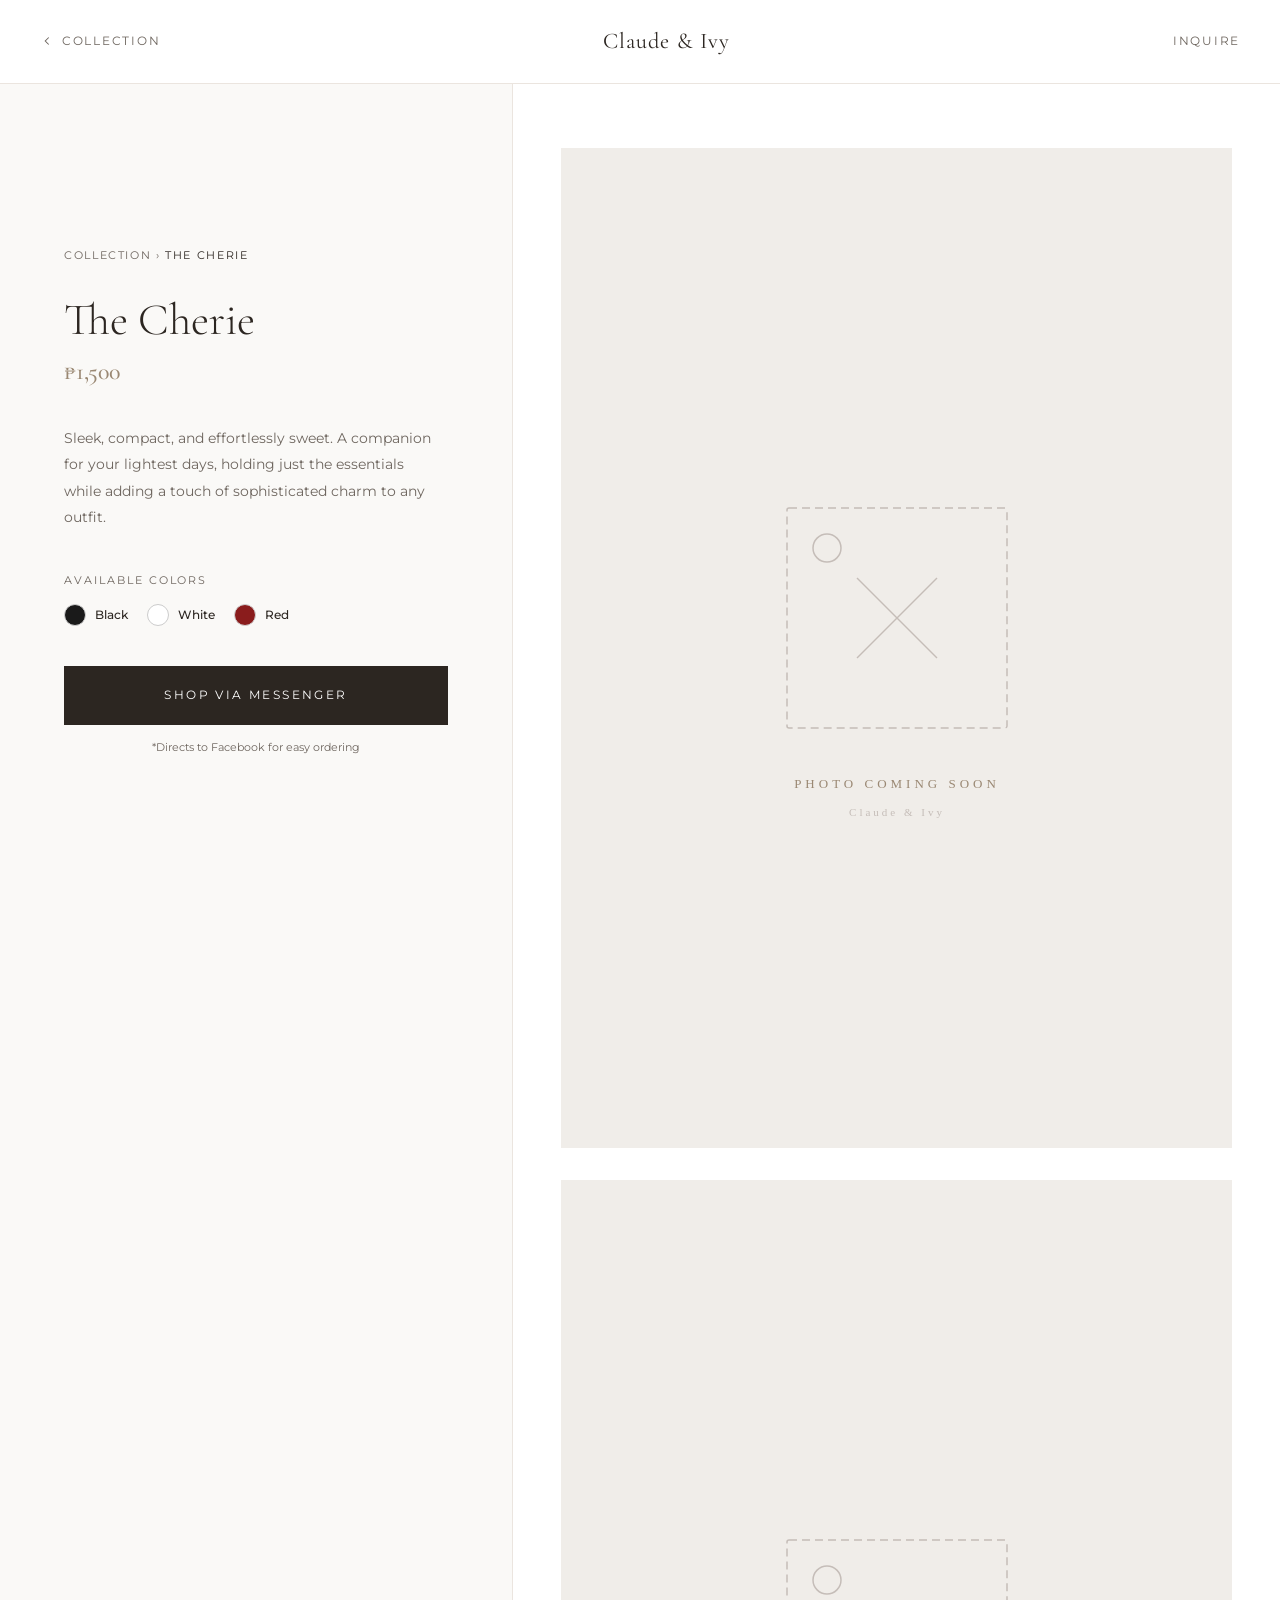
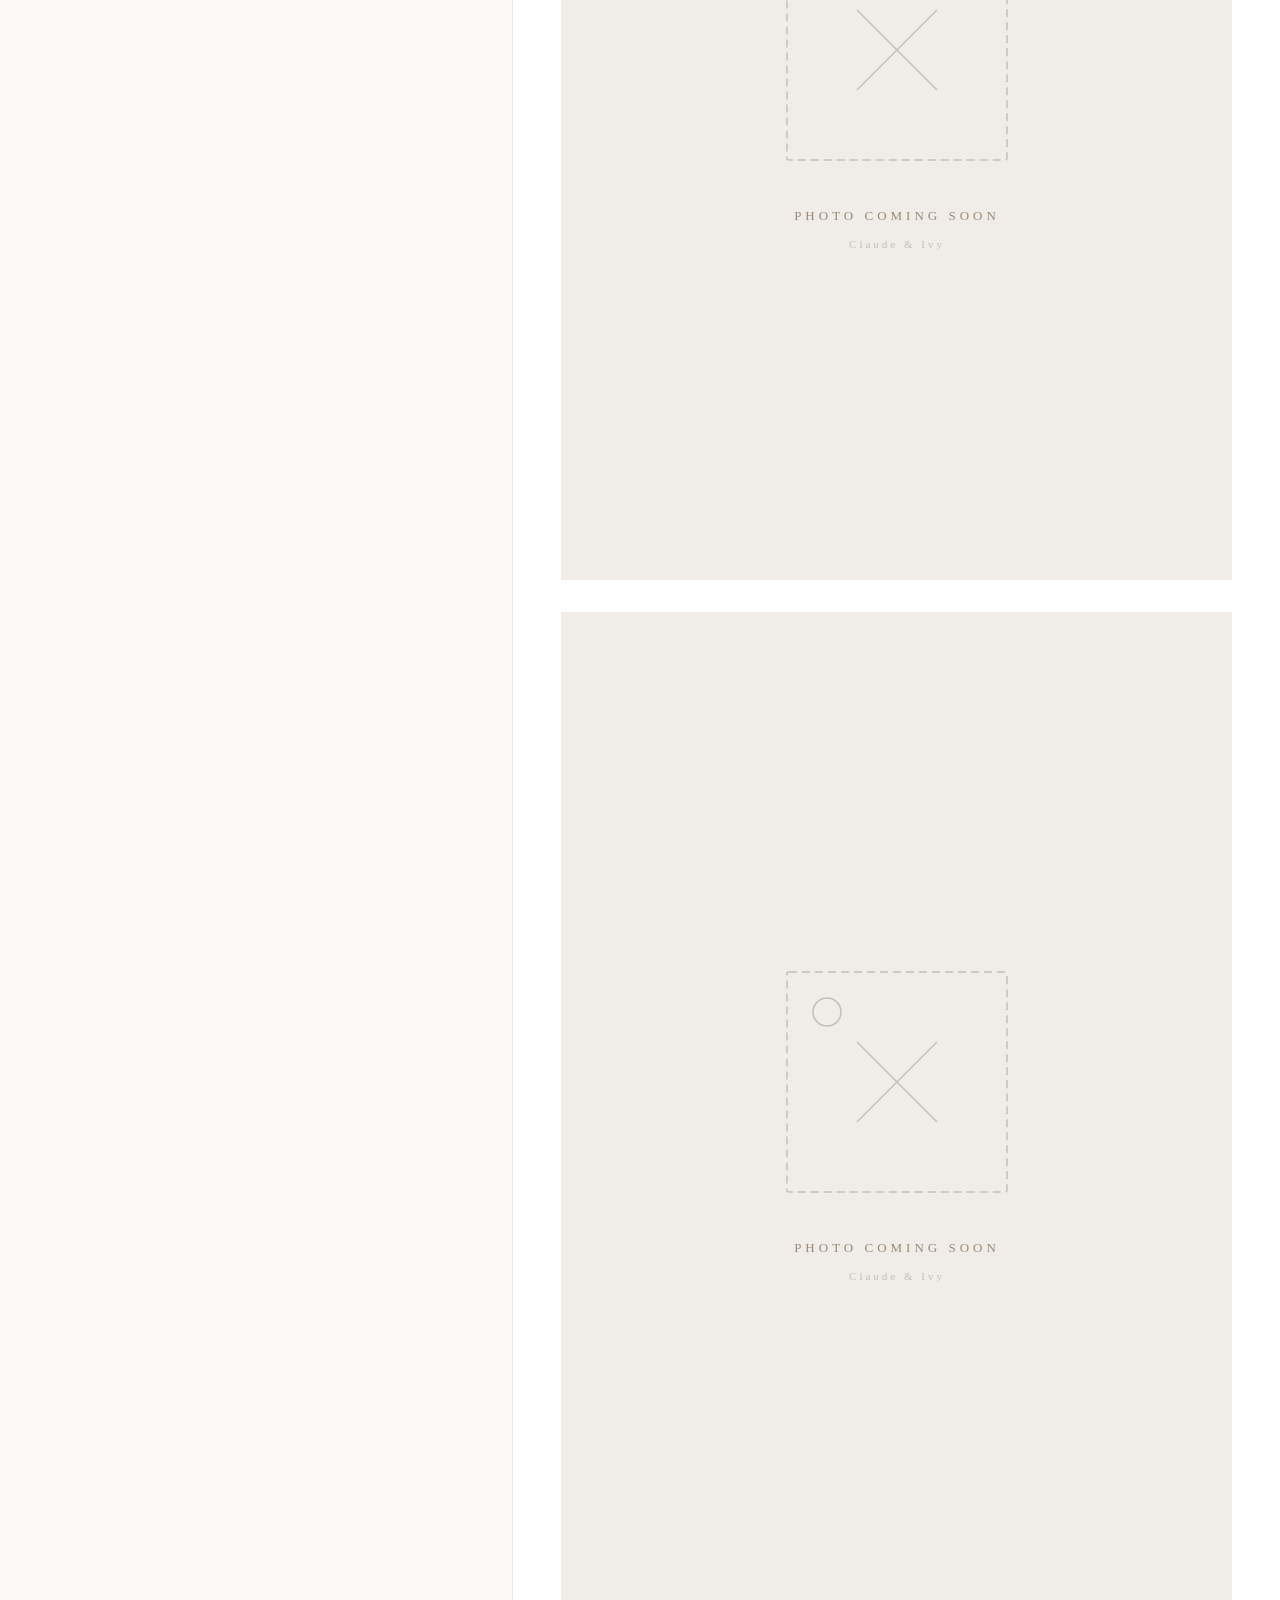
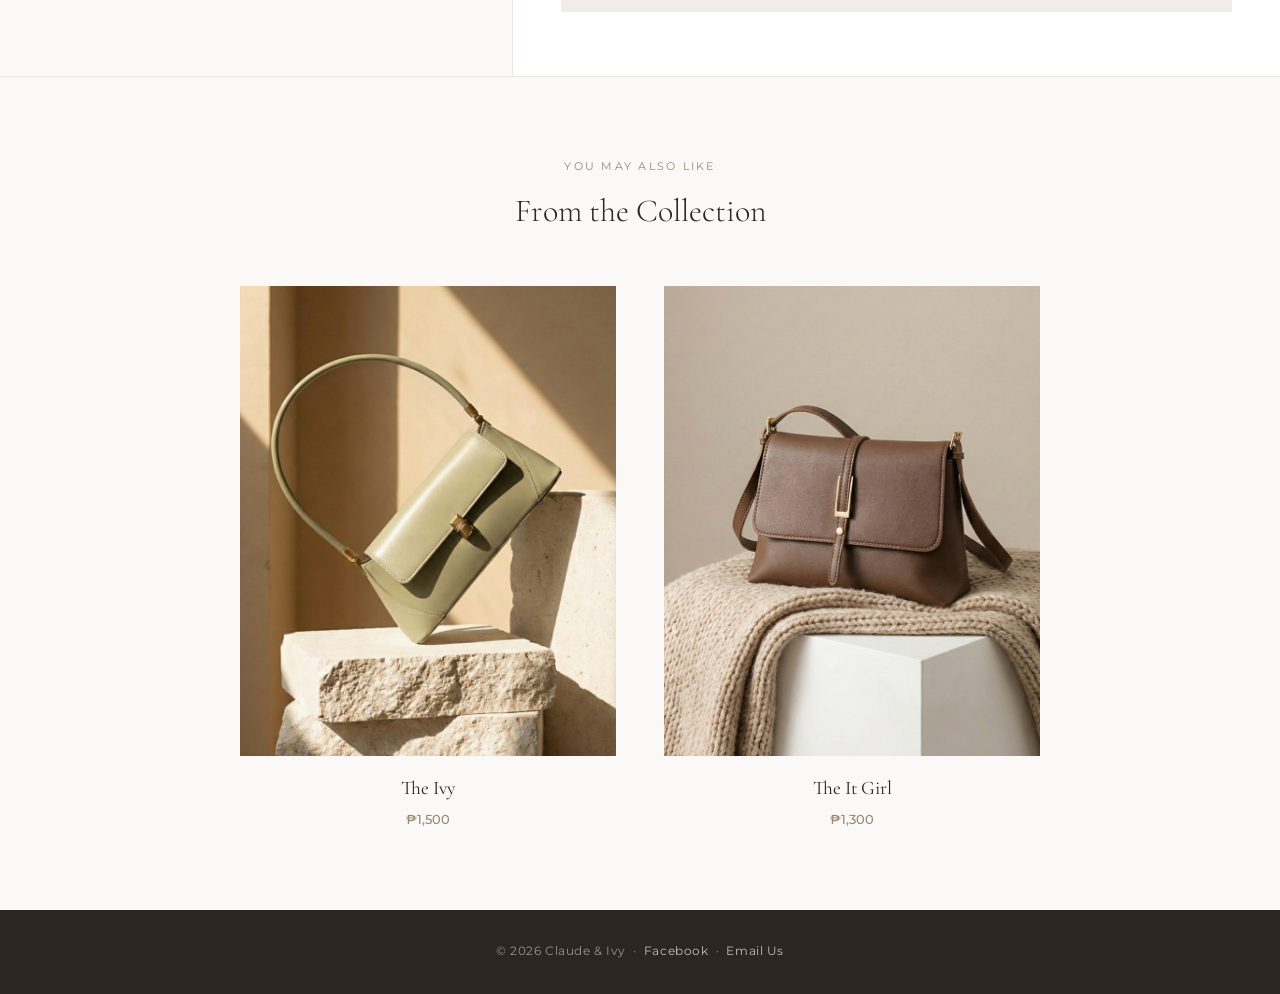
==== commit b241aef5: "Reorganize repo into structured folders; add gallery placeholders File moves (tracked by git rename)" ====
--- a/Gallery/cherie.html
+++ b/Gallery/cherie.html
@@ -6,12 +6,12 @@
     <title>The Cherie | Claude &amp; Ivy</title>
     <meta name="description" content="Sleek, compact, and effortlessly sweet. A companion for your lightest days, holding just the essentials with sophisticated charm.">
     <link rel="canonical" href="https://www.claudeandivy.com/Gallery/cherie.html">
-    <link rel="icon" type="image/png" href="../LOGO.png">
+    <link rel="icon" type="image/png" href="../images/brand/logo.png">
 
     <!-- Open Graph -->
     <meta property="og:title" content="The Cherie | Claude &amp; Ivy">
     <meta property="og:description" content="Sleek, compact, and effortlessly sweet. A companion for your lightest days, holding just the essentials with sophisticated charm.">
-    <meta property="og:image" content="https://www.claudeandivy.com/cherie.png">
+    <meta property="og:image" content="https://www.claudeandivy.com/images/covers/cherie.png">
     <meta property="og:url" content="https://www.claudeandivy.com/Gallery/cherie.html">
     <meta property="og:type" content="product">
     <meta property="og:site_name" content="Claude &amp; Ivy">
@@ -20,7 +20,7 @@
     <meta name="twitter:card" content="summary_large_image">
     <meta name="twitter:title" content="The Cherie | Claude &amp; Ivy">
     <meta name="twitter:description" content="Sleek, compact, and effortlessly sweet. A companion for your lightest days, holding just the essentials with sophisticated charm.">
-    <meta name="twitter:image" content="https://www.claudeandivy.com/cherie.png">
+    <meta name="twitter:image" content="https://www.claudeandivy.com/images/covers/cherie.png">
 
     <!-- JSON-LD Product Schema -->
     <script type="application/ld+json">
@@ -29,7 +29,7 @@
         "@type": "Product",
         "name": "The Cherie",
         "description": "Sleek, compact, and effortlessly sweet. A companion for your lightest days, holding just the essentials while adding a touch of sophisticated charm to any outfit.",
-        "image": "https://www.claudeandivy.com/cherie.png",
+        "image": "https://www.claudeandivy.com/images/covers/cherie.png",
         "brand": { "@type": "Brand", "name": "Claude & Ivy" },
         "offers": {
             "@type": "Offer",
@@ -44,7 +44,7 @@
     <link rel="preconnect" href="https://fonts.googleapis.com">
     <link rel="preconnect" href="https://fonts.gstatic.com" crossorigin>
     <link href="https://fonts.googleapis.com/css2?family=Cormorant+Garamond:ital,wght@0,300;0,400;0,500;0,600;1,300;1,400&family=Montserrat:wght@300;400;500;600&display=swap" rel="stylesheet">
-    <link rel="stylesheet" href="product.css">
+    <link rel="stylesheet" href="../css/product.css">
 </head>
 <body>
 
@@ -78,9 +78,12 @@
         </div>
 
         <div class="product-gallery">
-            <img src="Photo_Gallery/cherie.jpg" alt="The Cherie — front view" class="gallery-img" width="800" height="1000" loading="lazy">
-            <img src="Photo_Gallery/cherie-side.jpg" alt="The Cherie — side view" class="gallery-img" width="800" height="1000" loading="lazy">
-            <img src="Photo_Gallery/cherie-detail.jpg" alt="The Cherie — detail view" class="gallery-img" width="800" height="1000" loading="lazy">
+            <!-- Replace src with ../images/gallery/cherie/front.jpg when ready -->
+            <img src="../images/gallery/placeholder.svg" alt="The Cherie — front view" class="gallery-img" width="800" height="1000" loading="lazy">
+            <!-- Replace src with ../images/gallery/cherie/side.jpg when ready -->
+            <img src="../images/gallery/placeholder.svg" alt="The Cherie — side view" class="gallery-img" width="800" height="1000" loading="lazy">
+            <!-- Replace src with ../images/gallery/cherie/detail.jpg when ready -->
+            <img src="../images/gallery/placeholder.svg" alt="The Cherie — detail view" class="gallery-img" width="800" height="1000" loading="lazy">
         </div>
     </div>
 
@@ -92,14 +95,14 @@
         <div class="also-grid">
             <a href="ivy.html" class="also-card" aria-label="The Ivy — &#8369;1,500">
                 <div class="also-img-wrap">
-                    <img src="../ivy.png" alt="The Ivy" width="1608" height="2144" loading="lazy">
+                    <img src="../images/covers/ivy.png" alt="The Ivy" width="1608" height="2144" loading="lazy">
                 </div>
                 <p class="also-name">The Ivy</p>
                 <p class="also-price">&#8369;1,500</p>
             </a>
             <a href="it-girl.html" class="also-card" aria-label="The It Girl — &#8369;1,300">
                 <div class="also-img-wrap">
-                    <img src="../it-girl.png" alt="The It Girl" width="1536" height="2048" loading="lazy">
+                    <img src="../images/covers/it-girl.png" alt="The It Girl" width="1536" height="2048" loading="lazy">
                 </div>
                 <p class="also-name">The It Girl</p>
                 <p class="also-price">&#8369;1,300</p>
--- a/css/product.css
+++ b/css/product.css
@@ -0,0 +1,252 @@
+/* ─── Design Tokens ─────────────────── */
+:root {
+    --bg:     #FAF9F7;
+    --white:  #FFFFFF;
+    --ink:    #2C2621;
+    --muted:  #6E665F;
+    --accent: #9A8873;
+    --border: #EBE5DF;
+    --ease:   cubic-bezier(0.25,0.46,0.45,0.94);
+}
+
+/* ─── Reset ─────────────────────────── */
+*, *::before, *::after { margin:0; padding:0; box-sizing:border-box; }
+html { font-size:16px; }
+body { font-family:'Montserrat',sans-serif; color:var(--ink); background:var(--bg); line-height:1.7; -webkit-font-smoothing:antialiased; }
+a { text-decoration:none; color:inherit; }
+img { display:block; max-width:100%; }
+h1,h2,h3,.serif { font-family:'Cormorant Garamond',serif; }
+
+/* ─── Nav ─────────────────────────── */
+nav {
+    padding: 1.4rem 2.5rem;
+    display: flex;
+    justify-content: space-between;
+    align-items: center;
+    border-bottom: 1px solid var(--border);
+    background: var(--white);
+    position: sticky;
+    top: 0;
+    z-index: 100;
+}
+.nav-back {
+    font-size: 0.72rem;
+    text-transform: uppercase;
+    letter-spacing: 0.15em;
+    color: var(--muted);
+    display: flex;
+    align-items: center;
+    gap: 0.5rem;
+    transition: color 0.3s;
+}
+.nav-back:hover { color: var(--ink); }
+.nav-logo {
+    font-family:'Cormorant Garamond',serif;
+    font-size: 1.4rem;
+    font-weight: 400;
+    letter-spacing: 0.05em;
+}
+.nav-inquire {
+    font-size: 0.72rem;
+    text-transform: uppercase;
+    letter-spacing: 0.15em;
+    color: var(--muted);
+    transition: color 0.3s;
+}
+.nav-inquire:hover { color: var(--ink); }
+
+/* ─── Product Layout ──────────────── */
+.product-wrap {
+    display: grid;
+    grid-template-columns: 1fr 1.5fr;
+    min-height: calc(100vh - 65px);
+    max-width: 1400px;
+    margin: 0 auto;
+}
+
+/* Left panel */
+.product-info {
+    padding: 4rem;
+    position: sticky;
+    top: 65px;
+    height: calc(100vh - 65px);
+    display: flex;
+    flex-direction: column;
+    justify-content: center;
+    overflow-y: auto;
+    background: var(--bg);
+}
+
+.breadcrumb {
+    font-size: 0.68rem;
+    color: var(--muted);
+    text-transform: uppercase;
+    letter-spacing: 0.15em;
+    margin-bottom: 2rem;
+}
+.breadcrumb span { color: var(--ink); }
+
+h1 {
+    font-size: clamp(2.4rem,3.5vw,3.4rem);
+    font-weight: 300;
+    line-height: 1.05;
+    margin-bottom: 0.5rem;
+}
+.price {
+    font-family:'Cormorant Garamond',serif;
+    font-size: 1.5rem;
+    color: var(--accent);
+    font-weight: 500;
+    margin-bottom: 2rem;
+}
+.description {
+    font-size: 0.9rem;
+    color: var(--muted);
+    margin-bottom: 2.5rem;
+    max-width: 380px;
+    line-height: 1.85;
+}
+
+/* Color section */
+.color-label {
+    font-size: 0.68rem;
+    text-transform: uppercase;
+    letter-spacing: 0.18em;
+    color: var(--muted);
+    margin-bottom: 0.9rem;
+    display: block;
+}
+.swatch-row {
+    display: flex;
+    flex-wrap: wrap;
+    gap: 1.2rem;
+    margin-bottom: 2.5rem;
+}
+.color-item {
+    display: flex;
+    align-items: center;
+    gap: 0.55rem;
+}
+.swatch {
+    width: 22px; height: 22px;
+    border-radius: 50%;
+    border: 1px solid #d1d1d1;
+    flex-shrink: 0;
+}
+.swatch-name {
+    font-size: 0.78rem;
+    font-weight: 500;
+}
+
+/* CTA */
+.buy-btn {
+    display: block;
+    width: 100%;
+    padding: 1.15rem;
+    background: var(--ink);
+    color: #fff;
+    text-align: center;
+    text-transform: uppercase;
+    letter-spacing: 0.2em;
+    font-size: 0.75rem;
+    border: 1px solid var(--ink);
+    transition: background 0.3s var(--ease), color 0.3s var(--ease);
+    cursor: pointer;
+}
+.buy-btn:hover { background: transparent; color: var(--ink); }
+.buy-note {
+    text-align: center;
+    font-size: 0.68rem;
+    color: var(--muted);
+    margin-top: 0.8rem;
+}
+
+/* Right panel — gallery */
+.product-gallery {
+    padding: 4rem 3rem;
+    display: flex;
+    flex-direction: column;
+    gap: 2rem;
+    background: var(--white);
+    border-left: 1px solid var(--border);
+}
+.gallery-img {
+    width: 100%;
+    display: block;
+    aspect-ratio: 4/5;
+    object-fit: cover;
+}
+
+/* ─── You May Also Like ───────────── */
+.also-like {
+    padding: 5rem 2rem;
+    border-top: 1px solid var(--border);
+    background: var(--bg);
+}
+.also-like-header {
+    text-align: center;
+    margin-bottom: 3rem;
+}
+.also-like-header span {
+    font-size: 0.7rem;
+    text-transform: uppercase;
+    letter-spacing: 0.2em;
+    color: var(--accent);
+    display: block;
+    margin-bottom: 0.5rem;
+}
+.also-like-header h2 {
+    font-size: 2rem;
+    font-weight: 300;
+}
+.also-grid {
+    display: grid;
+    grid-template-columns: repeat(2, 1fr);
+    gap: 2rem 3rem;
+    max-width: 800px;
+    margin: 0 auto;
+}
+.also-card {
+    display: block;
+    text-align: center;
+}
+.also-img-wrap {
+    overflow: hidden;
+    aspect-ratio: 4/5;
+    background: #f0ede9;
+    margin-bottom: 1rem;
+}
+.also-img-wrap img {
+    width: 100%;
+    height: 100%;
+    object-fit: cover;
+    transition: transform 0.6s var(--ease);
+}
+.also-card:hover .also-img-wrap img { transform: scale(1.05); }
+.also-name { font-family:'Cormorant Garamond',serif; font-size:1.2rem; margin-bottom:0.2rem; }
+.also-price { font-size:0.82rem; color:var(--accent); font-weight:500; }
+
+/* ─── Footer strip ────────────────── */
+.page-footer {
+    background: var(--ink);
+    color: rgba(255,255,255,0.5);
+    text-align: center;
+    padding: 2rem;
+    font-size: 0.72rem;
+    letter-spacing: 0.05em;
+}
+.page-footer a { color: rgba(255,255,255,0.7); transition: color 0.3s; }
+.page-footer a:hover { color: #fff; }
+
+/* ─── Mobile ──────────────────────── */
+@media (max-width: 900px) {
+    .product-wrap { grid-template-columns: 1fr; }
+    .product-info { position:static; height:auto; padding:2rem; order:2; }
+    .product-gallery { padding:1.5rem; border-left:none; order:1; }
+    h1 { font-size: 2.4rem; }
+    .description { max-width: 100%; }
+}
+@media (max-width: 600px) {
+    nav { padding: 1.2rem 1.5rem; }
+    .also-grid { grid-template-columns: 1fr; max-width: 320px; }
+}
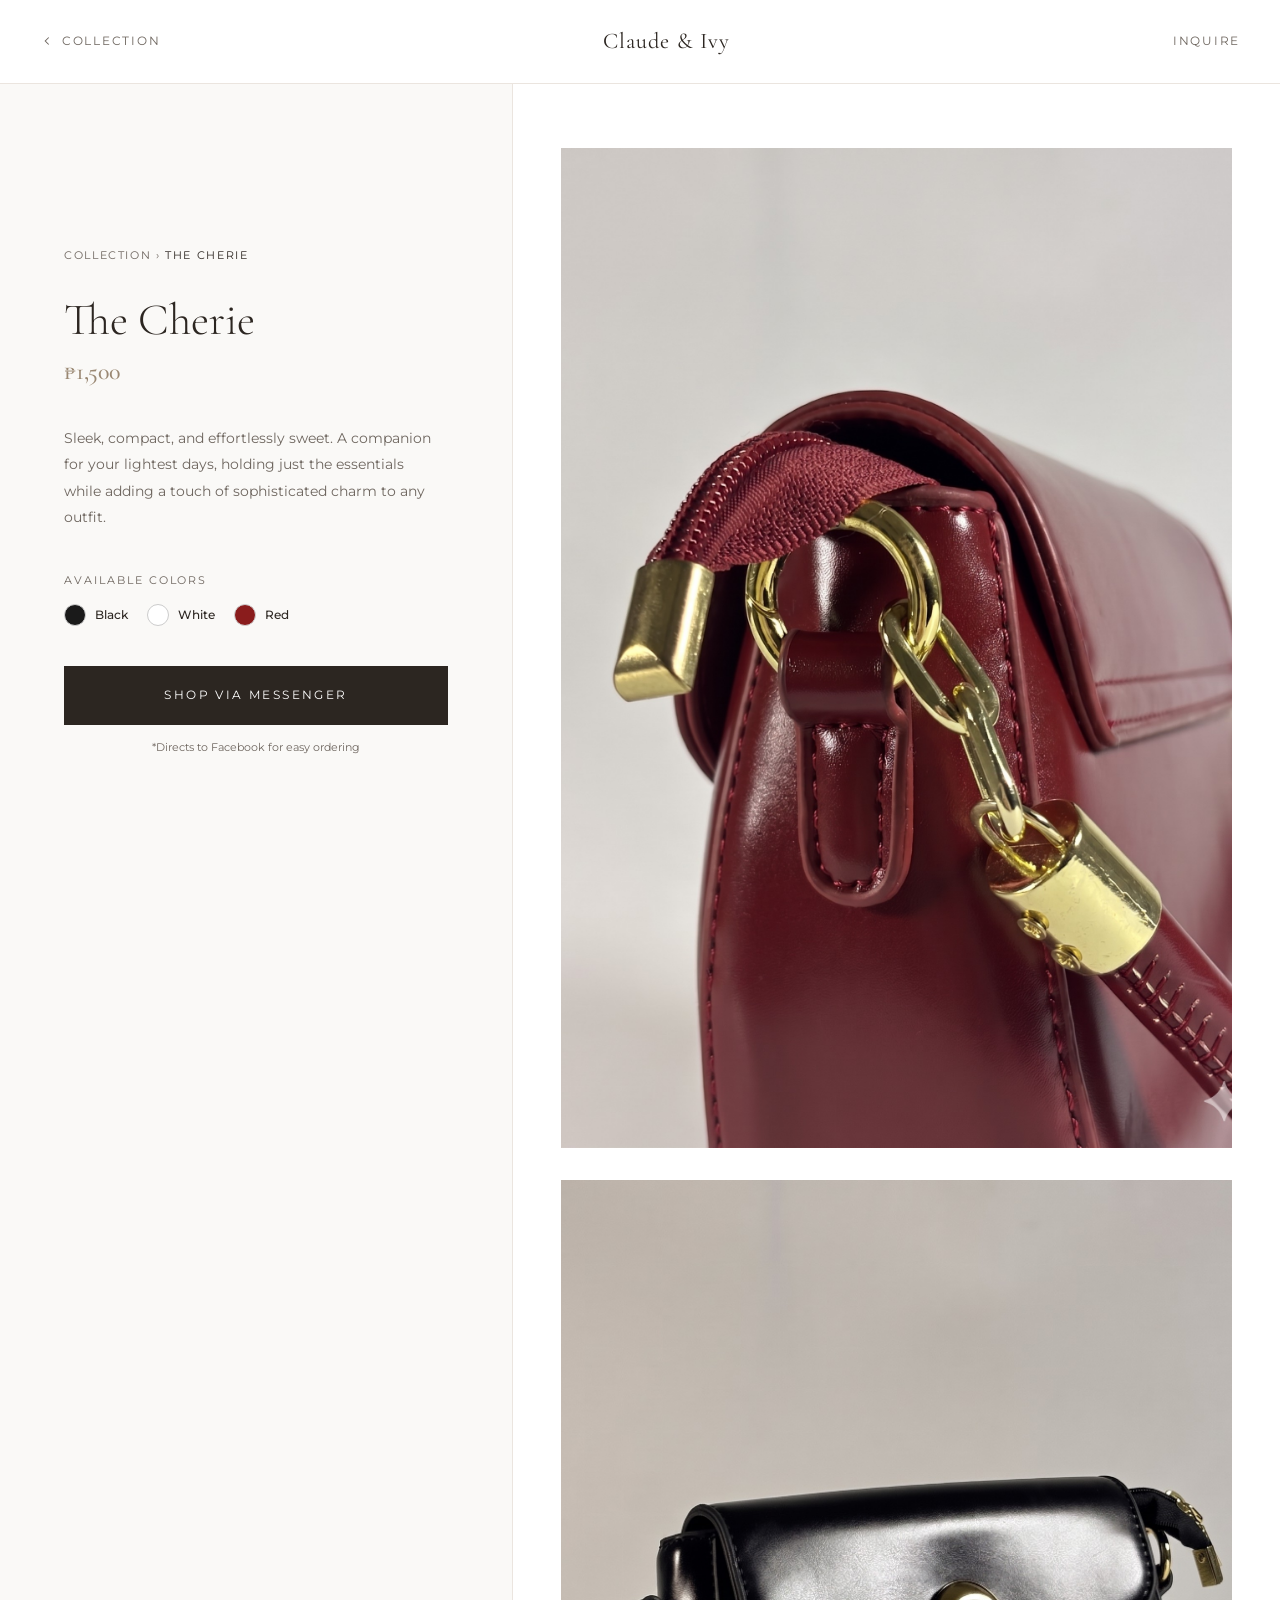
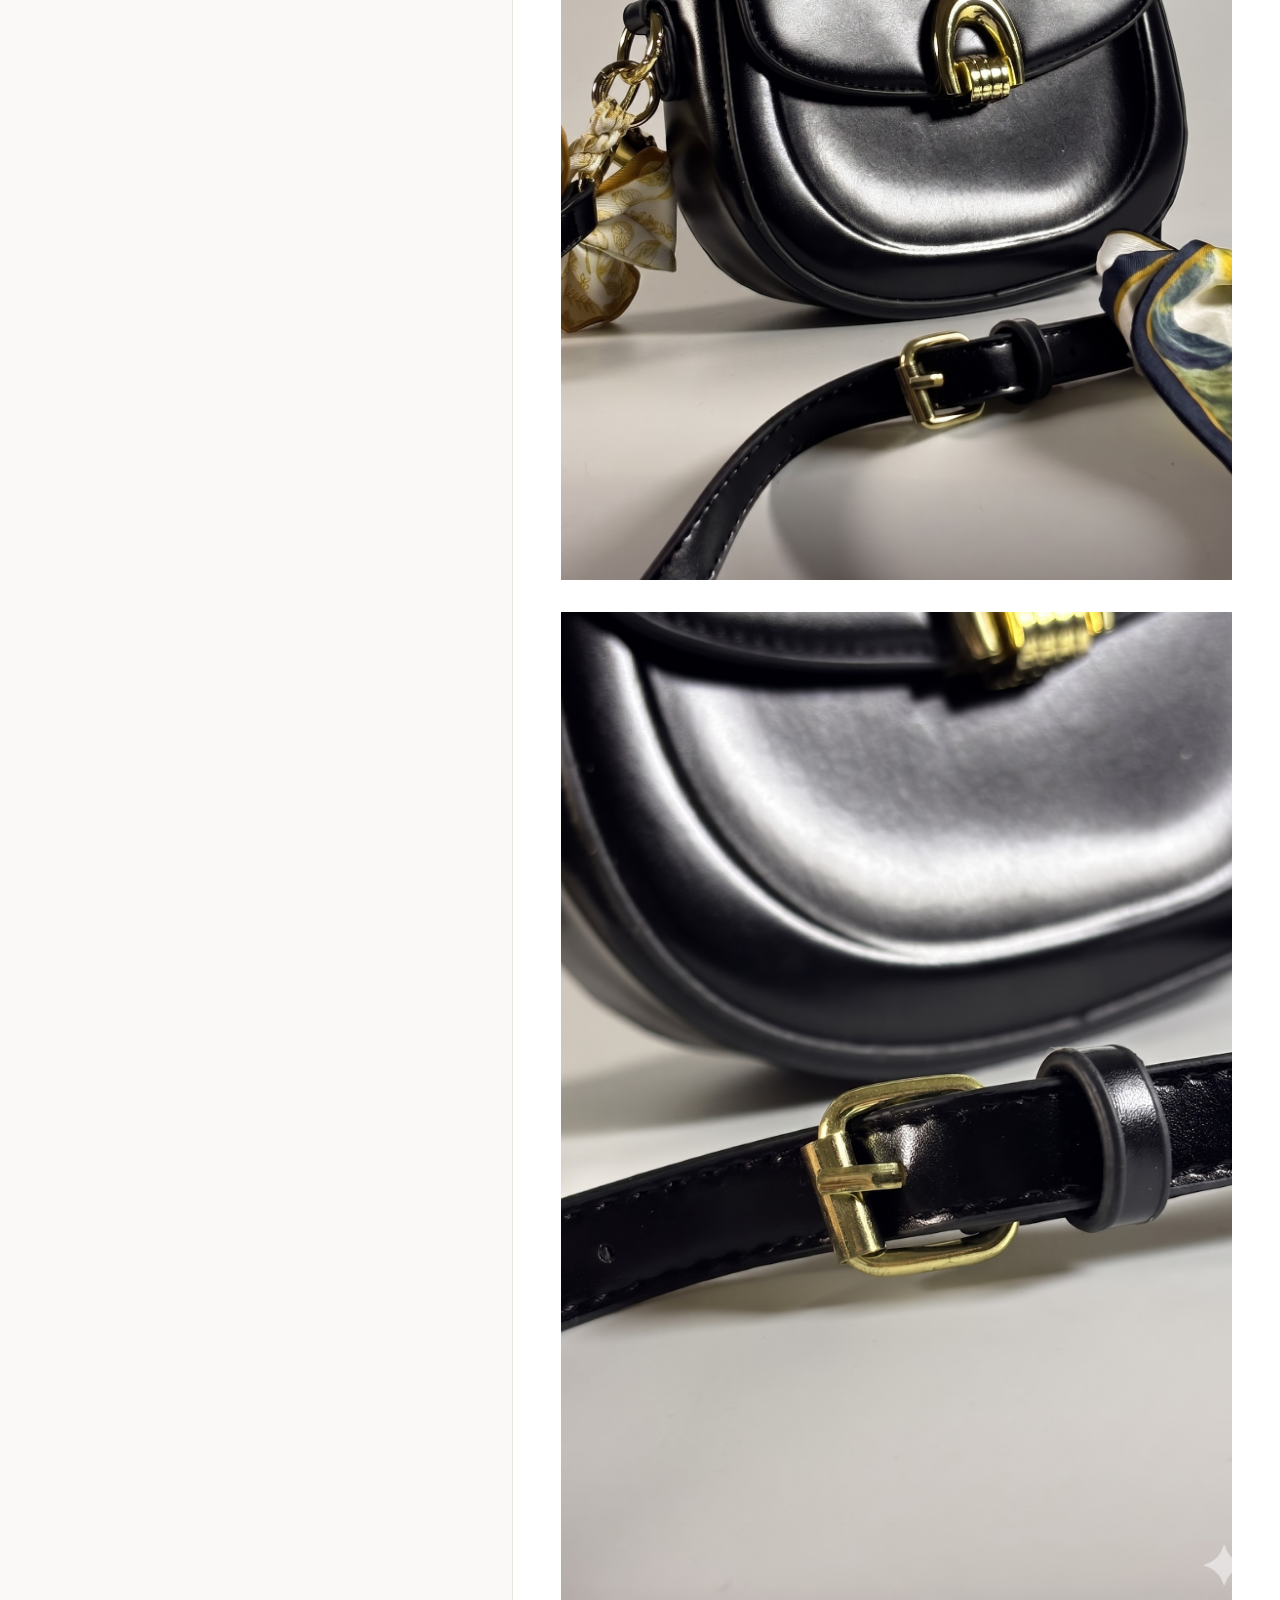
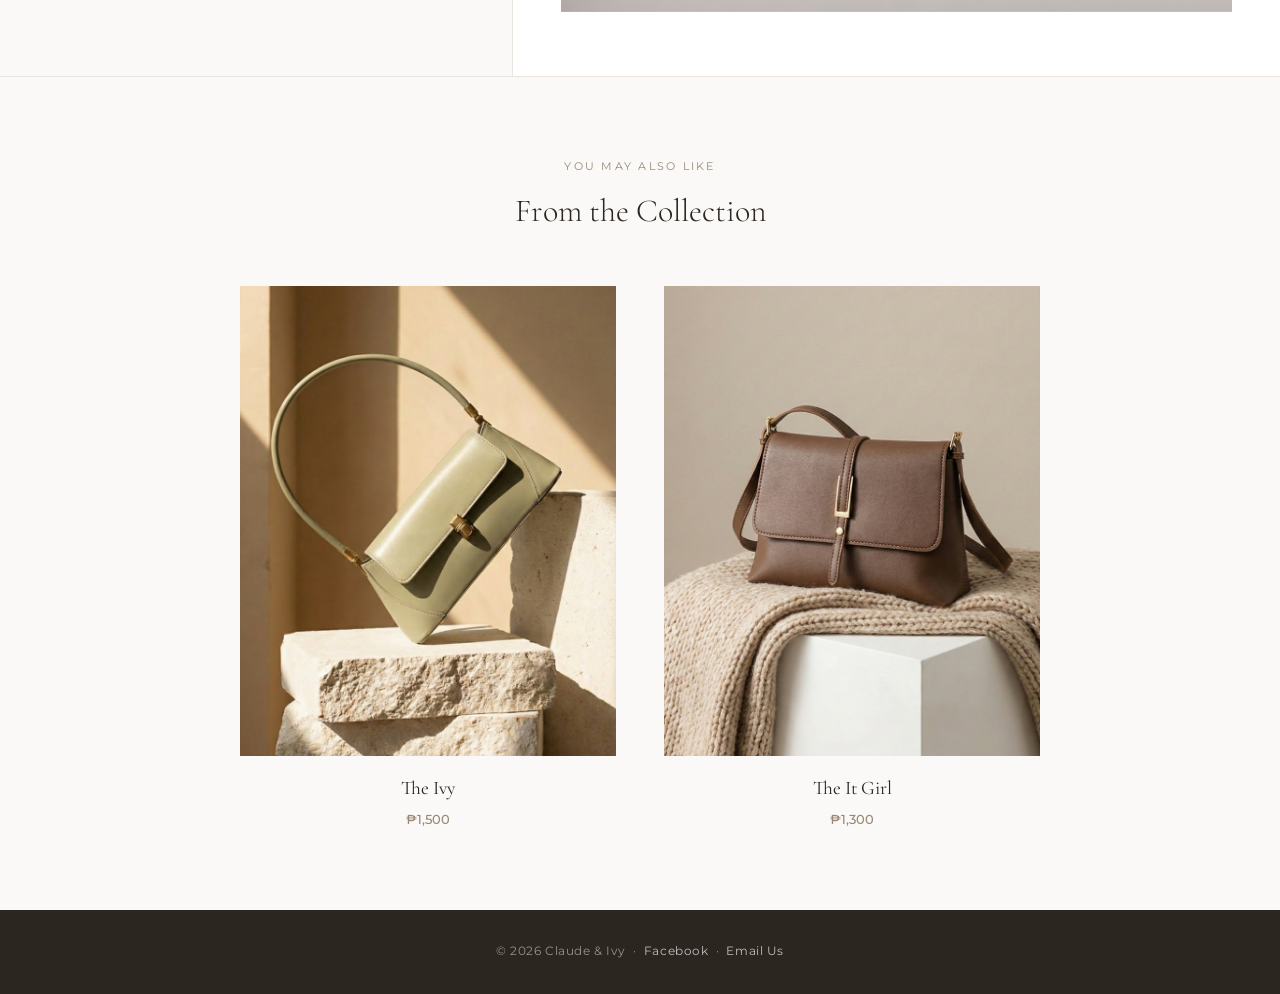
==== commit 03319f47: "Integrate gallery photos and standardize image filenames - Converted all HEIC (iPhone) and PNG (Gemi" ====
--- a/Gallery/cherie.html
+++ b/Gallery/cherie.html
@@ -78,12 +78,9 @@
         </div>
 
         <div class="product-gallery">
-            <!-- Replace src with ../images/gallery/cherie/front.jpg when ready -->
-            <img src="../images/gallery/placeholder.svg" alt="The Cherie — front view" class="gallery-img" width="800" height="1000" loading="lazy">
-            <!-- Replace src with ../images/gallery/cherie/side.jpg when ready -->
-            <img src="../images/gallery/placeholder.svg" alt="The Cherie — side view" class="gallery-img" width="800" height="1000" loading="lazy">
-            <!-- Replace src with ../images/gallery/cherie/detail.jpg when ready -->
-            <img src="../images/gallery/placeholder.svg" alt="The Cherie — detail view" class="gallery-img" width="800" height="1000" loading="lazy">
+            <img src="../images/gallery/cherie/01.jpg" alt="The Cherie — front view" class="gallery-img" width="800" height="1000" loading="lazy">
+            <img src="../images/gallery/cherie/02.jpg" alt="The Cherie — side view" class="gallery-img" width="800" height="1000" loading="lazy">
+            <img src="../images/gallery/cherie/03.jpg" alt="The Cherie — detail view" class="gallery-img" width="800" height="1000" loading="lazy">
         </div>
     </div>
 
